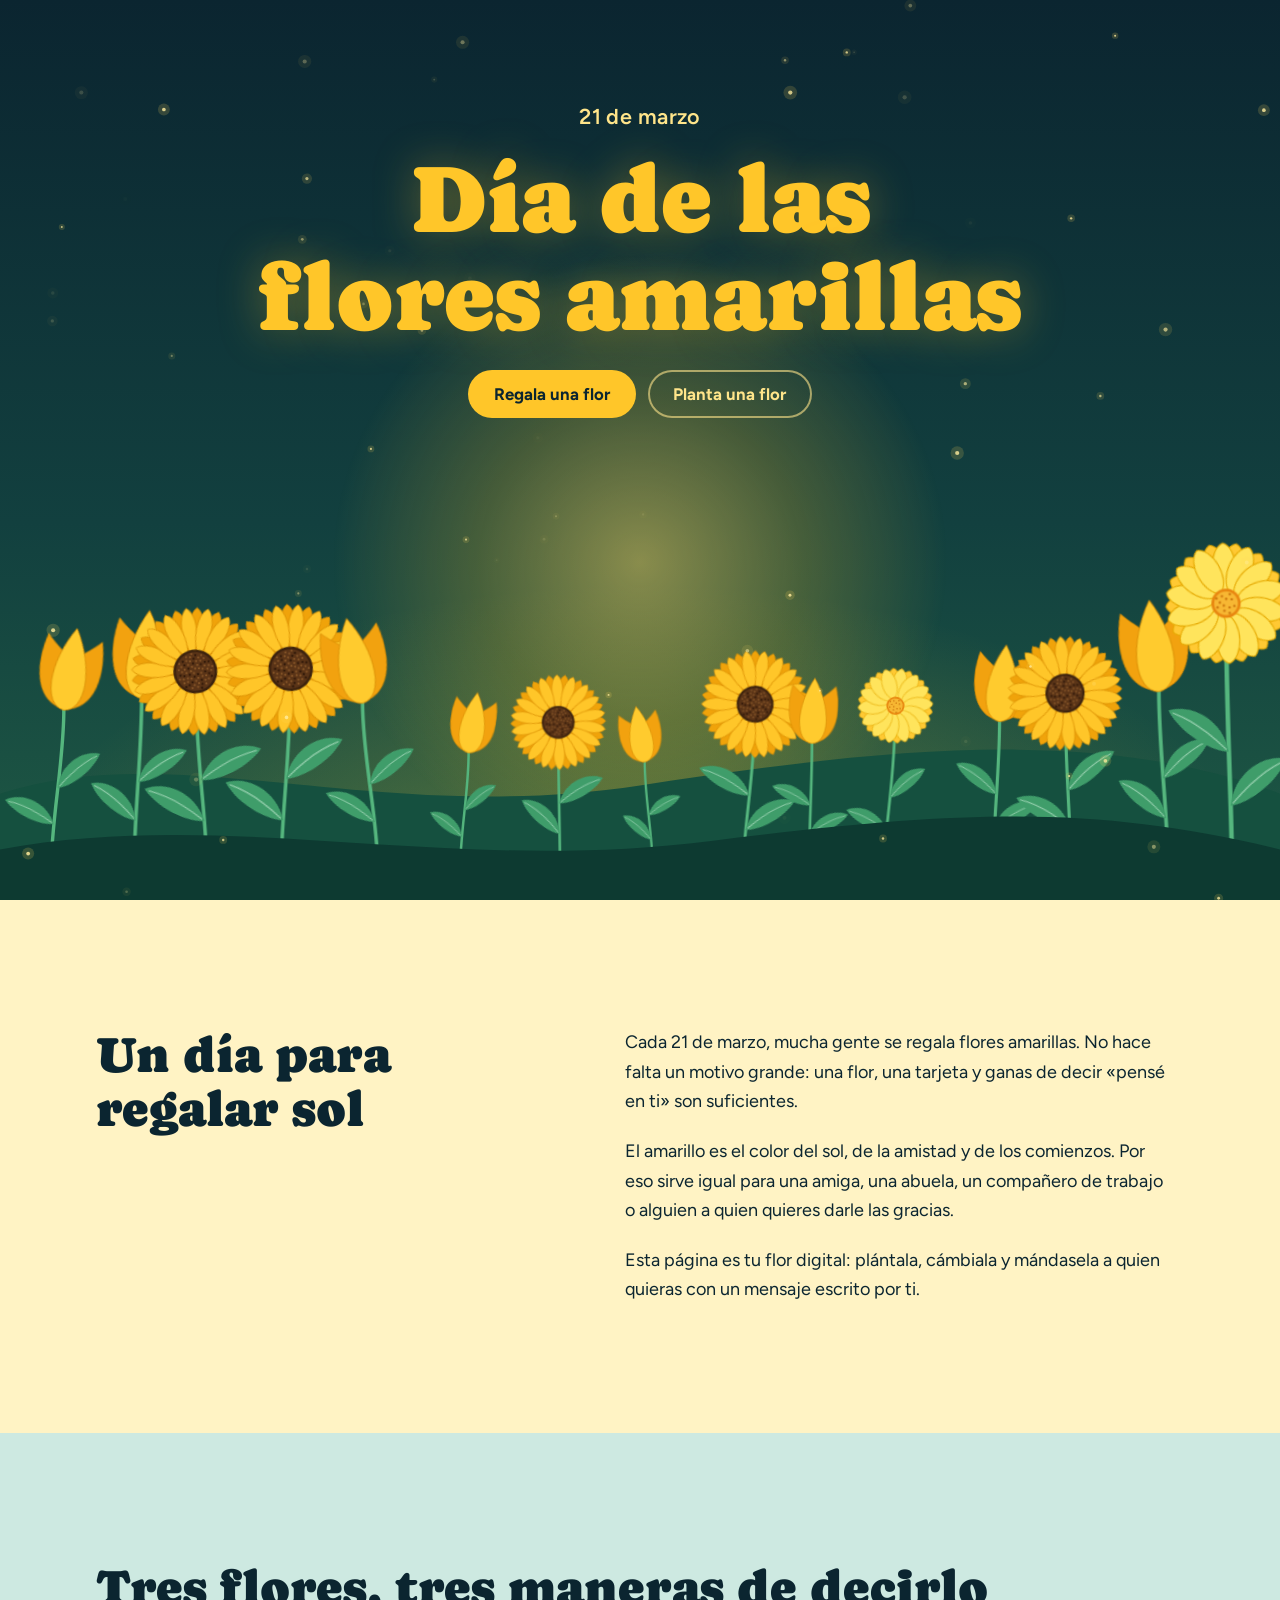
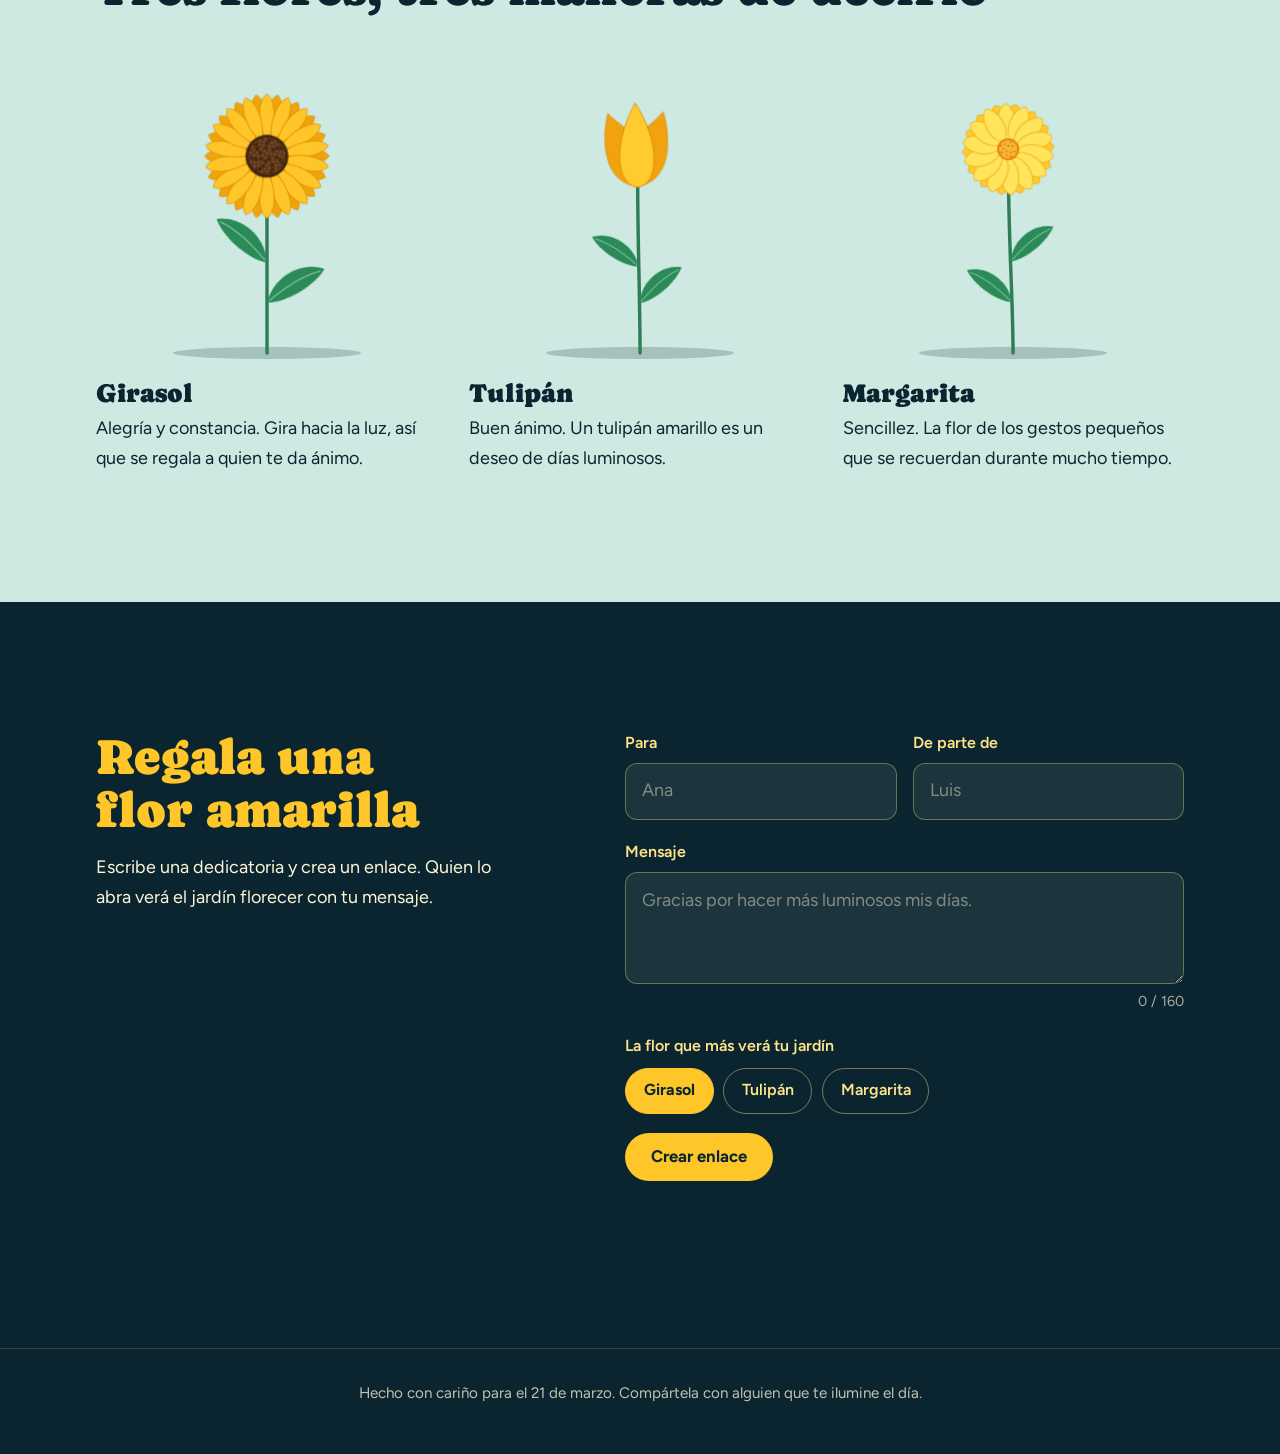
==== index.html @ d2de1cdd "primera version" ====
<!DOCTYPE html>
<html lang="es">
<head>
  <meta charset="UTF-8">
  <meta name="viewport" content="width=device-width, initial-scale=1">
  <title>Día de las flores amarillas · 21 de marzo</title>
  <meta name="description" content="Una página para regalar sol el 21 de marzo: planta flores amarillas y comparte una dedicatoria con quien quieras.">
  <meta name="theme-color" content="#0B2530">

  <meta property="og:type" content="website">
  <meta property="og:title" content="Día de las flores amarillas">
  <meta property="og:description" content="Planta flores amarillas y regala una dedicatoria en un enlace.">

  <link rel="icon" href="data:image/svg+xml,%3Csvg xmlns='http://www.w3.org/2000/svg' viewBox='0 0 100 100'%3E%3Ctext y='.9em' font-size='90'%3E🌼%3C/text%3E%3C/svg%3E">

  <!-- Tipografías: Caprasimo para títulos, Figtree para el texto -->
  <link rel="preconnect" href="https://fonts.googleapis.com">
  <link rel="preconnect" href="https://fonts.gstatic.com" crossorigin>
  <link href="https://fonts.googleapis.com/css2?family=Caprasimo&family=Figtree:ital,wght@0,400;0,600;0,700;1,400&display=swap" rel="stylesheet">

  <link rel="stylesheet" href="style.css">
  <script src="script.js" defer></script>
</head>
<body>

  <!-- ============ PORTADA: el jardín ============ -->
  <header class="hero" id="inicio">
    <div class="sol" aria-hidden="true"></div>

    <svg class="colinas colinas--fondo" viewBox="0 0 1440 220" preserveAspectRatio="none" aria-hidden="true">
      <path d="M0 90 C 200 20, 420 130, 720 80 S 1240 10, 1440 90 V220 H0Z"/>
    </svg>

    <!-- Aquí el JavaScript siembra las flores -->
    <div class="jardin" id="jardin" aria-hidden="true"></div>

    <svg class="colinas colinas--frente" viewBox="0 0 1440 160" preserveAspectRatio="none" aria-hidden="true">
      <path d="M0 100 C 260 50, 500 130, 800 90 S 1240 50, 1440 100 V160 H0Z"/>
    </svg>

    <!-- Polen y pétalos flotando -->
    <canvas class="polen" id="polen" aria-hidden="true"></canvas>

    <div class="hero__texto">
      <p class="hero__fecha">21 de marzo</p>
      <h1><span class="linea">Día de las</span> <span class="linea">flores amarillas</span></h1>

      <!-- Se muestra solo si el enlace trae una dedicatoria -->
      <div class="dedicatoria" id="dedicatoria" hidden>
        <p class="ded__para" id="ded-para"></p>
        <p class="ded__msg" id="ded-msg"></p>
        <p class="ded__de" id="ded-de"></p>
      </div>

      <div class="hero__acciones">
        <a class="boton" href="#regalo">Regala una flor</a>
        <button class="boton boton--suave" type="button" id="plantar">Planta una flor</button>
      </div>
    </div>
  </header>

  <main>
    <!-- ============ POR QUÉ AMARILLO ============ -->
    <section class="seccion porque" id="porque" aria-labelledby="t-porque">
      <div class="contenedor">
        <h2 id="t-porque">Un día para regalar sol</h2>
        <div class="porque__texto">
          <p>Cada 21 de marzo, mucha gente se regala flores amarillas. No hace falta un motivo grande: una flor, una tarjeta y ganas de decir «pensé en ti» son suficientes.</p>
          <p>El amarillo es el color del sol, de la amistad y de los comienzos. Por eso sirve igual para una amiga, una abuela, un compañero de trabajo o alguien a quien quieres darle las gracias.</p>
          <p>Esta página es tu flor digital: plántala, cámbiala y mándasela a quien quieras con un mensaje escrito por ti.</p>
        </div>
      </div>
    </section>

    <!-- ============ TRES FLORES ============ -->
    <section class="seccion flores" id="flores" aria-labelledby="t-flores">
      <div class="contenedor">
        <h2 id="t-flores">Tres flores, tres maneras de decirlo</h2>

        <ul class="flores__lista">
          <li class="flores__item">
            <button class="vitrina" type="button" data-vitrina="girasol" aria-label="Ver florecer el girasol otra vez"></button>
            <h3>Girasol</h3>
            <p>Alegría y constancia. Gira hacia la luz, así que se regala a quien te da ánimo.</p>
          </li>
          <li class="flores__item">
            <button class="vitrina" type="button" data-vitrina="tulipan" aria-label="Ver florecer el tulipán otra vez"></button>
            <h3>Tulipán</h3>
            <p>Buen ánimo. Un tulipán amarillo es un deseo de días luminosos.</p>
          </li>
          <li class="flores__item">
            <button class="vitrina" type="button" data-vitrina="margarita" aria-label="Ver florecer la margarita otra vez"></button>
            <h3>Margarita</h3>
            <p>Sencillez. La flor de los gestos pequeños que se recuerdan durante mucho tiempo.</p>
          </li>
        </ul>
      </div>
    </section>

    <!-- ============ REGALA UNA FLOR ============ -->
    <section class="seccion regalo" id="regalo" aria-labelledby="t-regalo">
      <div class="contenedor">
        <div class="regalo__intro">
          <h2 id="t-regalo">Regala una flor amarilla</h2>
          <p>Escribe una dedicatoria y crea un enlace. Quien lo abra verá el jardín florecer con tu mensaje.</p>
        </div>

        <div class="regalo__panel">
          <form class="formulario" id="form-regalo" novalidate>
            <div class="fila">
              <div class="campo">
                <label for="para">Para</label>
                <input id="para" name="para" type="text" maxlength="40" autocomplete="off" placeholder="Ana">
              </div>
              <div class="campo">
                <label for="de">De parte de</label>
                <input id="de" name="de" type="text" maxlength="40" autocomplete="off" placeholder="Luis">
              </div>
            </div>

            <div class="campo">
              <label for="msg">Mensaje</label>
              <textarea id="msg" name="msg" maxlength="160" placeholder="Gracias por hacer más luminosos mis días."></textarea>
              <span class="contador" id="contador">0 / 160</span>
            </div>

            <fieldset class="campo">
              <legend>La flor que más verá tu jardín</legend>
              <div class="opciones">
                <label class="opcion"><input type="radio" name="flor" value="girasol" checked><span>Girasol</span></label>
                <label class="opcion"><input type="radio" name="flor" value="tulipan"><span>Tulipán</span></label>
                <label class="opcion"><input type="radio" name="flor" value="margarita"><span>Margarita</span></label>
              </div>
            </fieldset>

            <button class="boton" type="submit">Crear enlace</button>
          </form>

          <p class="estado" id="estado" role="status"></p>

          <div class="resultado" id="resultado" hidden>
            <label for="enlace">Tu enlace</label>
            <input id="enlace" type="text" readonly>
            <div class="acciones">
              <button class="boton" type="button" id="copiar">Copiar enlace</button>
              <button class="boton boton--suave" type="button" id="compartir" hidden>Compartir</button>
              <button class="boton boton--suave" type="button" id="ver">Ver mi regalo</button>
            </div>
          </div>
        </div>
      </div>
    </section>
  </main>

  <footer class="pie">
    <p>Hecho con cariño para el 21 de marzo. Compártela con alguien que te ilumine el día.</p>
  </footer>

</body>
</html>
---- style.css ----
/* =====================================================
   Día de las flores amarillas
   Paleta:
   - noche     #0B2530  cielo antes del amanecer / texto
   - bosque    #12403F  fondo del jardín
   - girasol   #FFC629  amarillo principal
   - mantequilla #FFE58A amarillo suave
   - sol       #FFF3C4  fondo claro
   - menta     #CDE9E1  fondo fresco para contrastar el amarillo
   ===================================================== */

:root {
  --noche: #0B2530;
  --bosque: #12403F;
  --musgo: #1F5A44;
  --colina-fondo: #15503F;
  --colina-frente: #0D3A31;
  --hoja: #55B67E;
  --girasol: #FFC629;
  --mantequilla: #FFE58A;
  --sol: #FFF3C4;
  --menta: #CDE9E1;
  --texto-claro: #FFF6D8;

  --fuente-titulo: 'Caprasimo', Georgia, 'Times New Roman', serif;
  --fuente-texto: 'Figtree', system-ui, -apple-system, 'Segoe UI', Roboto, sans-serif;
}

*,
*::before,
*::after { box-sizing: border-box; }

[hidden] { display: none !important; }

@media (prefers-reduced-motion: no-preference) {
  html { scroll-behavior: smooth; }
}

body {
  margin: 0;
  font-family: var(--fuente-texto);
  font-size: 1.125rem;
  line-height: 1.65;
  color: var(--noche);
  background: var(--sol);
  -webkit-font-smoothing: antialiased;
}

h1, h2, h3 {
  font-family: var(--fuente-titulo);
  font-weight: 400;
  text-wrap: balance;
}

h2 {
  margin: 0;
  font-size: clamp(1.9rem, 4.6vw, 3.1rem);
  line-height: 1.08;
}

h3 {
  margin: 1.25rem 0 .4rem;
  font-size: 1.6rem;
  line-height: 1.15;
}

/* ---------- Botones ---------- */
.boton {
  display: inline-flex;
  align-items: center;
  justify-content: center;
  min-height: 3rem;
  padding: .7rem 1.6rem;
  border: 0;
  border-radius: 999px;
  background: var(--girasol);
  color: var(--noche);
  font: 700 1.05rem/1 var(--fuente-texto);
  text-decoration: none;
  cursor: pointer;
  transition: transform .18s ease, background-color .18s ease;
}
.boton:hover { background: var(--mantequilla); transform: translateY(-2px); }
.boton:active { transform: translateY(0); }
.boton:focus-visible { outline: 3px solid var(--mantequilla); outline-offset: 3px; }

.boton--suave {
  background: transparent;
  color: var(--mantequilla);
  box-shadow: inset 0 0 0 2px rgba(255, 229, 138, .6);
}
.boton--suave:hover { background: rgba(255, 229, 138, .14); }

/* =====================================================
   PORTADA
   ===================================================== */
.hero {
  --alto: max(100svh, 700px);
  position: relative;
  isolation: isolate;
  overflow: hidden;
  min-height: var(--alto);
  display: grid;
  justify-items: center;
  align-content: start;
  padding: clamp(3rem, 11svh, 7rem) 1.25rem 0;
  text-align: center;
  color: var(--texto-claro);
  background:
    radial-gradient(70% 50% at 50% 100%, rgba(255, 198, 41, .30), transparent 70%),
    linear-gradient(180deg, var(--noche) 0%, var(--bosque) 58%, var(--musgo) 100%);
  cursor: pointer;
}

/* Brillo del amanecer */
.sol {
  position: absolute;
  z-index: 0;
  left: 50%;
  bottom: 2%;
  width: min(80vmin, 640px);
  aspect-ratio: 1;
  translate: -50% 0;
  border-radius: 50%;
  background: radial-gradient(circle,
    rgba(255, 214, 90, .50) 0,
    rgba(255, 198, 41, .22) 36%,
    transparent 68%);
  animation: amanecer 3.4s cubic-bezier(.2, .7, .2, 1) both;
}

@keyframes amanecer {
  from { transform: translateY(65%); opacity: 0; }
}

/* Colinas */
.colinas {
  position: absolute;
  left: 0;
  right: 0;
  bottom: 0;
  width: 100%;
  display: block;
  pointer-events: none;
}
.colinas--fondo  { z-index: 1; height: clamp(120px, 20svh, 220px); }
.colinas--fondo path { fill: var(--colina-fondo); }
.colinas--frente { z-index: 3; height: clamp(90px, 15svh, 170px); }
.colinas--frente path { fill: var(--colina-frente); }

/* Jardín y canvas */
.jardin {
  position: absolute;
  inset: 0;
  z-index: 2;
  pointer-events: none;
}
.polen {
  position: absolute;
  inset: 0;
  z-index: 4;
  width: 100%;
  height: 100%;
  pointer-events: none;
}

/* Texto de la portada */
.hero__texto {
  position: relative;
  z-index: 5;
  display: grid;
  justify-items: center;
  gap: 1rem;
  max-width: 60rem;
  animation: encender 1.8s ease-out .7s both;
}

@keyframes encender {
  from { opacity: 0; filter: blur(8px); transform: translateY(10px); }
}

.hero__fecha {
  margin: 0;
  font-size: clamp(1.05rem, 2.2vw, 1.35rem);
  font-weight: 600;
  letter-spacing: .02em;
  color: var(--mantequilla);
}

.hero h1 {
  margin: 0;
  font-size: clamp(2.4rem, 8.6vw, 6rem);
  line-height: 1.02;
  color: var(--girasol);
  text-shadow: 0 0 44px rgba(255, 198, 41, .35);
}
.hero h1 .linea { display: block; }

.hero__acciones {
  display: flex;
  flex-wrap: wrap;
  justify-content: center;
  gap: .75rem;
  margin-top: .5rem;
}

/* Dedicatoria (aparece cuando el enlace trae mensaje) */
.dedicatoria {
  display: grid;
  gap: .35rem;
  max-width: 36rem;
  margin-top: .5rem;
  padding: 1rem 1.4rem;
  border-radius: 1rem;
  background: rgba(255, 246, 216, .09);
  backdrop-filter: blur(4px);
  cursor: default;
}
.dedicatoria p { margin: 0; }
.dedicatoria p:empty { display: none; }
.ded__para { font-size: 1.2rem; font-weight: 700; color: var(--mantequilla); }
.ded__msg  { font-size: 1.2rem; font-style: italic; line-height: 1.5; text-wrap: pretty; }
.ded__msg:not(:empty)::before { content: '«'; }
.ded__msg:not(:empty)::after  { content: '»'; }
.ded__de   { font-size: 1rem; color: rgba(255, 246, 216, .8); }

/* =====================================================
   FLORES (generadas por script.js)
   El estado base es la flor ya abierta; las animaciones
   solo parten "desde" cero, así que si el usuario pide
   menos movimiento, la flor simplemente aparece completa.
   ===================================================== */
.flor {
  display: block;
  height: calc(var(--e, 1) * var(--alto, 100svh) * .44);
  aspect-ratio: 200 / 420;
}

.jardin .flor {
  position: absolute;
  bottom: 3svh;
  transform: translateX(-50%);
}

.flor svg {
  display: block;
  width: 100%;
  height: 100%;
  overflow: visible;
  transform-origin: 50% 100%;
  animation: mecer var(--t, 5s) ease-in-out var(--m, 0s) infinite alternate;
}

@keyframes mecer {
  from { transform: rotate(-1.6deg); }
  to   { transform: rotate(1.6deg); }
}

/* Colores por tipo de flor */
.flor--girasol   { --p1: #FFC629; --p2: #F0A30A; --borde: #D98E00; }
.flor--margarita { --p1: #FFE45C; --p2: #FFC933; --borde: #E5A800; }
.flor--tulipan   { --p1: #FFCB2E; --p2: #F2A20F; --borde: #D68A00; }

.tallo {
  fill: none;
  stroke: var(--c-tallo, #55B67E);
  stroke-width: 5;
  stroke-linecap: round;
  stroke-dasharray: 1;
  stroke-dashoffset: 0;
}
.hoja  { fill: var(--c-hoja, #3F9D6A); transform-origin: 0 0; }
.vena  { fill: none; stroke: rgba(230, 255, 238, .45); stroke-width: 1.5; stroke-linecap: round; transform-origin: 0 0; }

.petalo { transform-origin: 0 0; stroke: var(--borde); stroke-width: 1.2; stroke-linejoin: round; }
.petalo--frente { fill: var(--p1); }
.petalo--atras  { fill: var(--p2); }

.cabeza { transform-origin: 0 0; }
.cabeza--tulipan { transform-origin: 0 34px; }
.cabeza--tulipan .petalo { transform-origin: 0 34px; }
.centro { transform-origin: 0 0; }

/* Animaciones de nacimiento */
.flor.brota .tallo {
  animation: crecer 1.7s cubic-bezier(.3, .7, .2, 1) var(--d, 0s) both;
}
.flor.brota .hoja,
.flor.brota .vena {
  animation: abrir .9s cubic-bezier(.2, 1.2, .4, 1)
    calc(var(--d, 0s) + .6s + var(--k, 0) * .35s) both;
}
.flor.brota .cabeza {
  animation: brotar 1.1s cubic-bezier(.2, 1.35, .4, 1) calc(var(--d, 0s) + 1.25s) both;
}
.flor.brota .petalo {
  animation: abrir 1s cubic-bezier(.2, 1.3, .4, 1)
    calc(var(--d, 0s) + 1.35s + var(--r, 0s)) both;
}
.flor.brota .centro {
  animation: abrir .8s cubic-bezier(.2, 1.3, .4, 1) calc(var(--d, 0s) + 1.3s) both;
}

@keyframes crecer { from { stroke-dashoffset: 1; } }
@keyframes abrir  { from { transform: scale(0); } }
@keyframes brotar { from { transform: scale(.2) rotate(-30deg); opacity: 0; } }

.flor.oculta { visibility: hidden; }

/* =====================================================
   SECCIONES CLARAS
   ===================================================== */
.seccion { padding: clamp(4rem, 10vw, 8rem) 1.25rem; }

.contenedor {
  width: min(100%, 68rem);
  margin-inline: auto;
}

/* --- Por qué amarillo --- */
.porque { background: var(--sol); }
.porque .contenedor {
  display: grid;
  gap: 2rem 4rem;
  grid-template-columns: minmax(0, 1fr);
}
.porque p { max-width: 34rem; margin: 0 0 1.1em; }
.porque p:last-child { margin-bottom: 0; }

@media (min-width: 52rem) {
  .porque .contenedor {
    grid-template-columns: minmax(0, 5fr) minmax(0, 6fr);
    align-items: start;
  }
}

/* --- Tres flores --- */
.flores {
  --c-tallo: #2E7D57;
  --c-hoja: #2A8A58;
  background: var(--menta);
}

.flores__lista {
  list-style: none;
  margin: 3rem 0 0;
  padding: 0;
  display: grid;
  gap: 3.5rem 2rem;
  grid-template-columns: repeat(auto-fit, minmax(15rem, 1fr));
}
.flores__item p { margin: 0; max-width: 26rem; }

.vitrina {
  display: block;
  width: 100%;
  padding: 0;
  border: 0;
  background: none;
  cursor: pointer;
  border-radius: 1rem;
}
.vitrina .flor {
  --e: 1;
  height: 290px;
  margin-inline: auto;
}
.vitrina::after {           /* montículo de tierra */
  content: '';
  display: block;
  width: 55%;
  height: 12px;
  margin: -6px auto 0;
  border-radius: 50%;
  background: rgba(11, 37, 48, .2);
}
.vitrina:focus-visible { outline: 3px solid var(--noche); outline-offset: 4px; }

/* --- Regala una flor --- */
.regalo {
  background: var(--noche);
  color: var(--texto-claro);
}
.regalo h2 { color: var(--girasol); }
.regalo .contenedor {
  display: grid;
  gap: 2.5rem 4rem;
  grid-template-columns: minmax(0, 1fr);
}
.regalo__intro p { max-width: 26rem; margin: 1rem 0 0; }

@media (min-width: 52rem) {
  .regalo .contenedor {
    grid-template-columns: minmax(0, 5fr) minmax(0, 6fr);
    align-items: start;
  }
}

.formulario { display: grid; gap: 1.2rem; }

.fila {
  display: grid;
  gap: 1rem;
  grid-template-columns: repeat(auto-fit, minmax(10rem, 1fr));
}

.campo {
  display: grid;
  gap: .4rem;
  min-width: 0;
  margin: 0;
  padding: 0;
  border: 0;
}
.campo label,
.campo legend {
  padding: 0;
  font-size: 1rem;
  font-weight: 600;
  color: var(--mantequilla);
}
.campo legend { margin-bottom: .5rem; }

.campo input[type='text'],
.campo textarea {
  width: 100%;
  padding: .8rem 1rem;
  font: inherit;
  color: var(--texto-claro);
  background: rgba(255, 246, 216, .07);
  border: 1.5px solid rgba(255, 229, 138, .35);
  border-radius: .75rem;
}
.campo textarea { min-height: 7rem; resize: vertical; }
.campo input::placeholder,
.campo textarea::placeholder { color: rgba(255, 246, 216, .45); }
.campo input:focus-visible,
.campo textarea:focus-visible {
  outline: 3px solid var(--girasol);
  outline-offset: 2px;
  border-color: transparent;
}
.contador {
  justify-self: end;
  font-size: .9rem;
  color: rgba(255, 246, 216, .65);
}

.opciones { display: flex; flex-wrap: wrap; gap: .6rem; }
.opcion { position: relative; }
.opcion input {
  position: absolute;
  inset: 0;
  opacity: 0;
  cursor: pointer;
}
.opcion span {
  display: inline-flex;
  padding: .55rem 1.1rem;
  border: 1.5px solid rgba(255, 229, 138, .45);
  border-radius: 999px;
  transition: background-color .18s ease, color .18s ease;
}
.opcion input:checked + span {
  background: var(--girasol);
  border-color: var(--girasol);
  color: var(--noche);
  font-weight: 700;
}
.opcion input:focus-visible + span { outline: 3px solid var(--mantequilla); outline-offset: 2px; }

.formulario .boton { justify-self: start; }

.estado {
  min-height: 1.5em;
  margin: 1rem 0 0;
  font-size: .98rem;
  color: var(--mantequilla);
}

.resultado {
  display: grid;
  gap: .7rem;
  margin-top: .5rem;
  padding: 1.25rem;
  border: 1.5px solid rgba(255, 229, 138, .3);
  border-radius: 1rem;
  background: rgba(255, 229, 138, .07);
}
.resultado label { font-weight: 600; color: var(--mantequilla); }
.resultado input {
  width: 100%;
  padding: .7rem .9rem;
  font: inherit;
  font-size: .95rem;
  color: inherit;
  text-overflow: ellipsis;
  background: rgba(0, 0, 0, .25);
  border: 1px solid rgba(255, 229, 138, .3);
  border-radius: .6rem;
}
.resultado input:focus-visible { outline: 3px solid var(--girasol); outline-offset: 2px; }
.acciones { display: flex; flex-wrap: wrap; gap: .6rem; margin-top: .3rem; }

/* --- Pie --- */
.pie {
  padding: 2rem 1.25rem 3rem;
  text-align: center;
  font-size: .95rem;
  color: rgba(255, 246, 216, .75);
  background: var(--noche);
  border-top: 1px solid rgba(255, 229, 138, .15);
}
.pie p { margin: 0; }

/* =====================================================
   Menos movimiento: todo aparece ya terminado
   ===================================================== */
@media (prefers-reduced-motion: reduce) {
  *,
  *::before,
  *::after {
    animation: none !important;
    transition: none !important;
  }
}
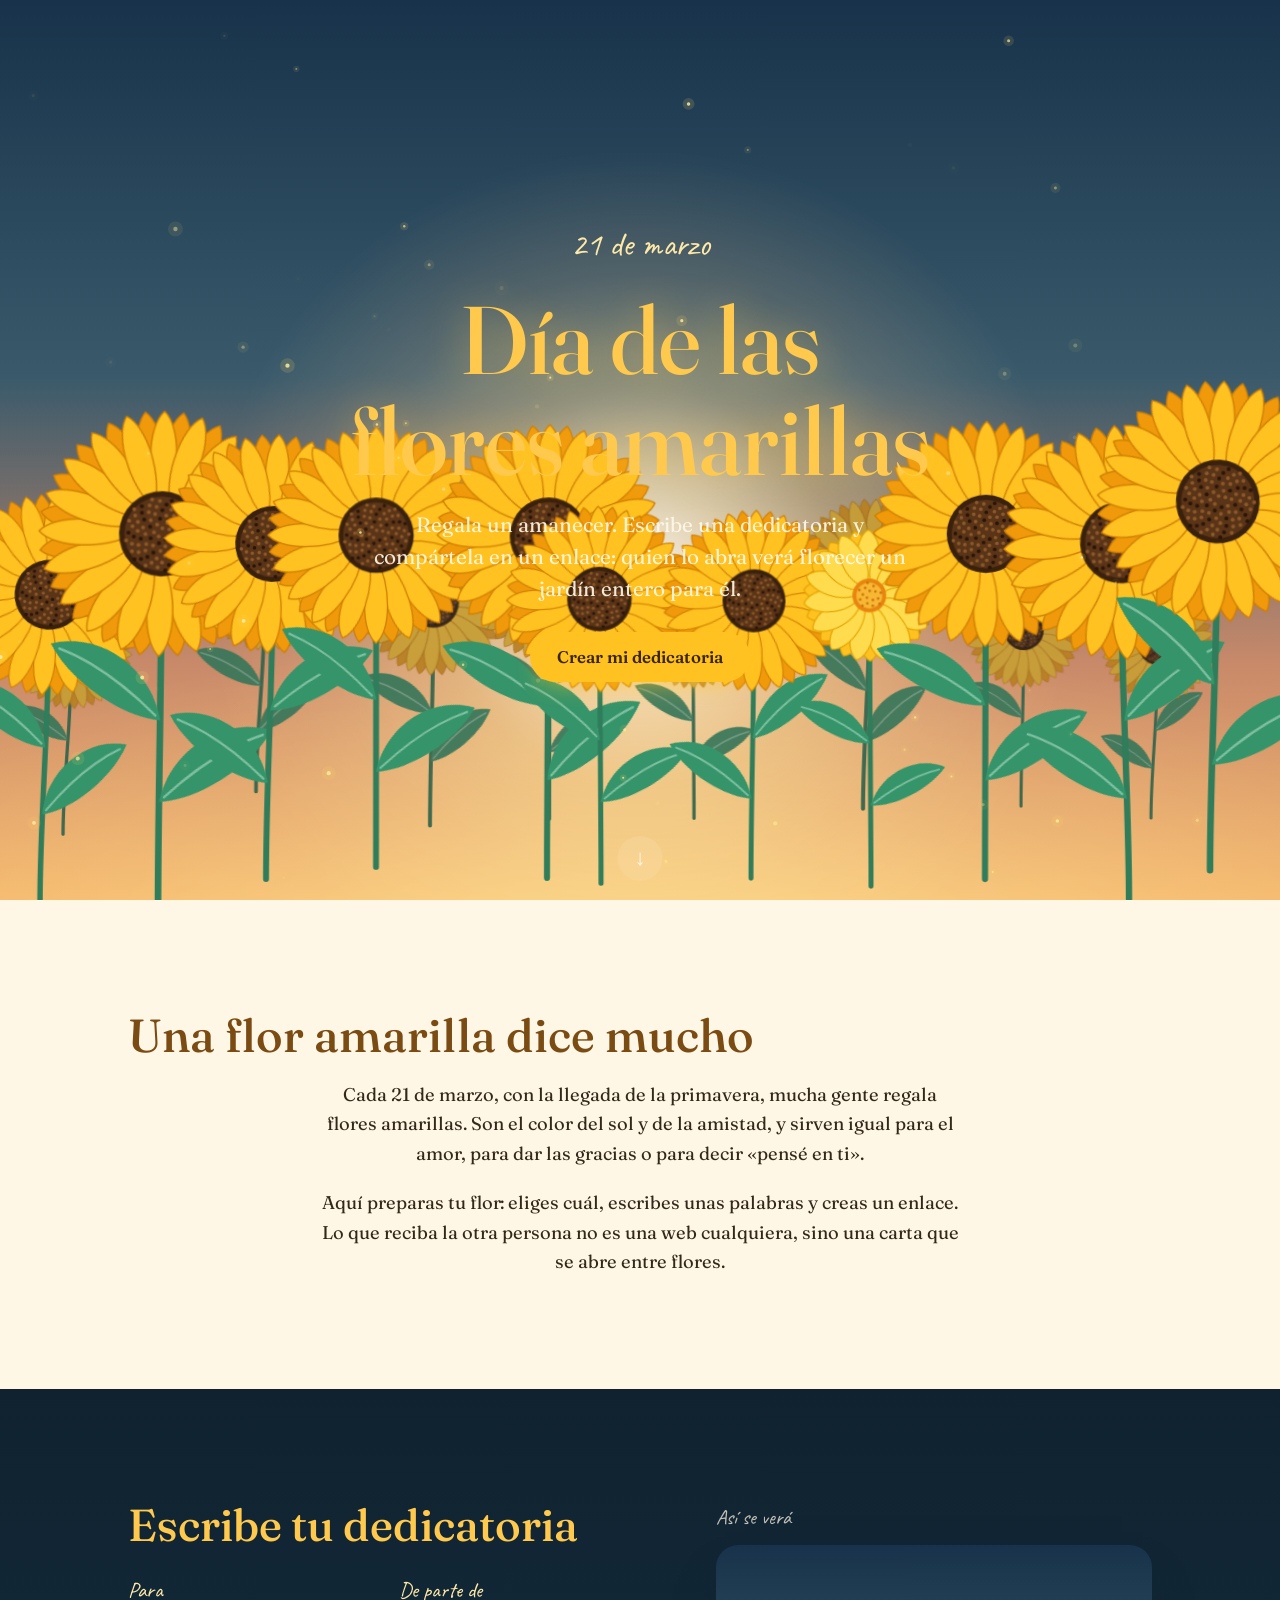
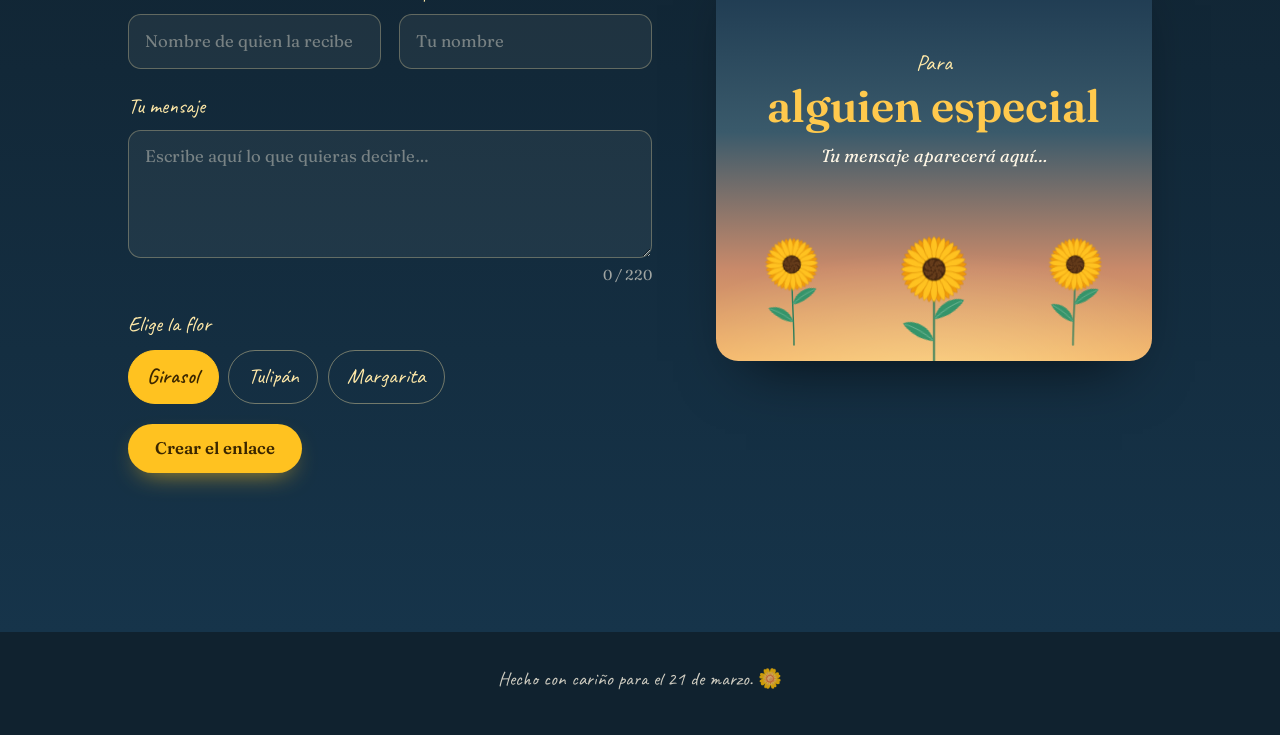
==== commit d3b1a773: "nueva version con dedicatoria" ====
--- a/index.html
+++ b/index.html
@@ -2,149 +2,111 @@
 <html lang="es">
 <head>
   <meta charset="UTF-8">
-  <meta name="viewport" content="width=device-width, initial-scale=1">
+  <meta name="viewport" content="width=device-width, initial-scale=1, viewport-fit=cover">
   <title>Día de las flores amarillas · 21 de marzo</title>
-  <meta name="description" content="Una página para regalar sol el 21 de marzo: planta flores amarillas y comparte una dedicatoria con quien quieras.">
-  <meta name="theme-color" content="#0B2530">
+  <meta name="description" content="Crea una dedicatoria de flores amarillas y regálala con un enlace el 21 de marzo.">
+  <meta name="theme-color" content="#12283C">
+  <link rel="icon" href="data:image/svg+xml,%3Csvg xmlns='http://www.w3.org/2000/svg' viewBox='0 0 100 100'%3E%3Ctext y='.9em' font-size='90'%3E🌼%3C/text%3E%3C/svg%3E">
 
   <meta property="og:type" content="website">
   <meta property="og:title" content="Día de las flores amarillas">
-  <meta property="og:description" content="Planta flores amarillas y regala una dedicatoria en un enlace.">
+  <meta property="og:description" content="Crea una dedicatoria de flores amarillas y regálala con un enlace.">
 
-  <link rel="icon" href="data:image/svg+xml,%3Csvg xmlns='http://www.w3.org/2000/svg' viewBox='0 0 100 100'%3E%3Ctext y='.9em' font-size='90'%3E🌼%3C/text%3E%3C/svg%3E">
-
-  <!-- Tipografías: Caprasimo para títulos, Figtree para el texto -->
   <link rel="preconnect" href="https://fonts.googleapis.com">
   <link rel="preconnect" href="https://fonts.gstatic.com" crossorigin>
-  <link href="https://fonts.googleapis.com/css2?family=Caprasimo&family=Figtree:ital,wght@0,400;0,600;0,700;1,400&display=swap" rel="stylesheet">
+  <link href="https://fonts.googleapis.com/css2?family=Caveat:wght@500;600;700&family=Fraunces:ital,opsz,wght@0,9..144,400..700;1,9..144,400..600&display=swap" rel="stylesheet">
 
   <link rel="stylesheet" href="style.css">
-  <script src="script.js" defer></script>
+  <script src="flores.js" defer></script>
+  <script src="index.js" defer></script>
 </head>
-<body>
+<body class="pagina-inicio">
 
-  <!-- ============ PORTADA: el jardín ============ -->
-  <header class="hero" id="inicio">
+  <!-- ===== Portada ===== -->
+  <header class="escena escena--inicio">
+    <div class="cielo cielo--calido" aria-hidden="true"></div>
+    <div class="resplandor" aria-hidden="true"></div>
     <div class="sol" aria-hidden="true"></div>
-
-    <svg class="colinas colinas--fondo" viewBox="0 0 1440 220" preserveAspectRatio="none" aria-hidden="true">
-      <path d="M0 90 C 200 20, 420 130, 720 80 S 1240 10, 1440 90 V220 H0Z"/>
-    </svg>
-
-    <!-- Aquí el JavaScript siembra las flores -->
-    <div class="jardin" id="jardin" aria-hidden="true"></div>
-
-    <svg class="colinas colinas--frente" viewBox="0 0 1440 160" preserveAspectRatio="none" aria-hidden="true">
-      <path d="M0 100 C 260 50, 500 130, 800 90 S 1240 50, 1440 100 V160 H0Z"/>
-    </svg>
-
-    <!-- Polen y pétalos flotando -->
+    <div class="prado" id="prado-inicio" aria-hidden="true"></div>
     <canvas class="polen" id="polen" aria-hidden="true"></canvas>
 
-    <div class="hero__texto">
-      <p class="hero__fecha">21 de marzo</p>
-      <h1><span class="linea">Día de las</span> <span class="linea">flores amarillas</span></h1>
-
-      <!-- Se muestra solo si el enlace trae una dedicatoria -->
-      <div class="dedicatoria" id="dedicatoria" hidden>
-        <p class="ded__para" id="ded-para"></p>
-        <p class="ded__msg" id="ded-msg"></p>
-        <p class="ded__de" id="ded-de"></p>
-      </div>
-
-      <div class="hero__acciones">
-        <a class="boton" href="#regalo">Regala una flor</a>
-        <button class="boton boton--suave" type="button" id="plantar">Planta una flor</button>
-      </div>
+    <div class="portada">
+      <p class="portada__fecha">21 de marzo</p>
+      <h1 class="portada__titulo">Día de las<br>flores amarillas</h1>
+      <p class="portada__bajada">Regala un amanecer. Escribe una dedicatoria y compártela en un enlace: quien lo abra verá florecer un jardín entero para él.</p>
+      <a class="boton" href="#componer">Crear mi dedicatoria</a>
     </div>
+    <a class="bajar" href="#componer" aria-label="Ir a crear la dedicatoria">↓</a>
   </header>
 
   <main>
-    <!-- ============ POR QUÉ AMARILLO ============ -->
-    <section class="seccion porque" id="porque" aria-labelledby="t-porque">
-      <div class="contenedor">
-        <h2 id="t-porque">Un día para regalar sol</h2>
-        <div class="porque__texto">
-          <p>Cada 21 de marzo, mucha gente se regala flores amarillas. No hace falta un motivo grande: una flor, una tarjeta y ganas de decir «pensé en ti» son suficientes.</p>
-          <p>El amarillo es el color del sol, de la amistad y de los comienzos. Por eso sirve igual para una amiga, una abuela, un compañero de trabajo o alguien a quien quieres darle las gracias.</p>
-          <p>Esta página es tu flor digital: plántala, cámbiala y mándasela a quien quieras con un mensaje escrito por ti.</p>
-        </div>
+    <!-- ===== Qué es este día ===== -->
+    <section class="intro" id="intro" aria-labelledby="t-intro">
+      <div class="ancho">
+        <h2 id="t-intro">Una flor amarilla dice mucho</h2>
+        <p>Cada 21 de marzo, con la llegada de la primavera, mucha gente regala flores amarillas. Son el color del sol y de la amistad, y sirven igual para el amor, para dar las gracias o para decir «pensé en ti».</p>
+        <p>Aquí preparas tu flor: eliges cuál, escribes unas palabras y creas un enlace. Lo que reciba la otra persona no es una web cualquiera, sino una carta que se abre entre flores.</p>
       </div>
     </section>
 
-    <!-- ============ TRES FLORES ============ -->
-    <section class="seccion flores" id="flores" aria-labelledby="t-flores">
-      <div class="contenedor">
-        <h2 id="t-flores">Tres flores, tres maneras de decirlo</h2>
+    <!-- ===== Componer ===== -->
+    <section class="componer" id="componer" aria-labelledby="t-componer">
+      <div class="ancho componer__reja">
+        <div class="componer__form">
+          <h2 id="t-componer">Escribe tu dedicatoria</h2>
 
-        <ul class="flores__lista">
-          <li class="flores__item">
-            <button class="vitrina" type="button" data-vitrina="girasol" aria-label="Ver florecer el girasol otra vez"></button>
-            <h3>Girasol</h3>
-            <p>Alegría y constancia. Gira hacia la luz, así que se regala a quien te da ánimo.</p>
-          </li>
-          <li class="flores__item">
-            <button class="vitrina" type="button" data-vitrina="tulipan" aria-label="Ver florecer el tulipán otra vez"></button>
-            <h3>Tulipán</h3>
-            <p>Buen ánimo. Un tulipán amarillo es un deseo de días luminosos.</p>
-          </li>
-          <li class="flores__item">
-            <button class="vitrina" type="button" data-vitrina="margarita" aria-label="Ver florecer la margarita otra vez"></button>
-            <h3>Margarita</h3>
-            <p>Sencillez. La flor de los gestos pequeños que se recuerdan durante mucho tiempo.</p>
-          </li>
-        </ul>
-      </div>
-    </section>
-
-    <!-- ============ REGALA UNA FLOR ============ -->
-    <section class="seccion regalo" id="regalo" aria-labelledby="t-regalo">
-      <div class="contenedor">
-        <div class="regalo__intro">
-          <h2 id="t-regalo">Regala una flor amarilla</h2>
-          <p>Escribe una dedicatoria y crea un enlace. Quien lo abra verá el jardín florecer con tu mensaje.</p>
-        </div>
-
-        <div class="regalo__panel">
-          <form class="formulario" id="form-regalo" novalidate>
+          <form id="form" novalidate>
             <div class="fila">
-              <div class="campo">
+              <p class="campo">
                 <label for="para">Para</label>
-                <input id="para" name="para" type="text" maxlength="40" autocomplete="off" placeholder="Ana">
-              </div>
-              <div class="campo">
+                <input id="para" name="para" type="text" maxlength="40" autocomplete="off" placeholder="Nombre de quien la recibe">
+              </p>
+              <p class="campo">
                 <label for="de">De parte de</label>
-                <input id="de" name="de" type="text" maxlength="40" autocomplete="off" placeholder="Luis">
-              </div>
+                <input id="de" name="de" type="text" maxlength="40" autocomplete="off" placeholder="Tu nombre">
+              </p>
             </div>
 
-            <div class="campo">
-              <label for="msg">Mensaje</label>
-              <textarea id="msg" name="msg" maxlength="160" placeholder="Gracias por hacer más luminosos mis días."></textarea>
-              <span class="contador" id="contador">0 / 160</span>
-            </div>
+            <p class="campo">
+              <label for="msg">Tu mensaje</label>
+              <textarea id="msg" name="msg" maxlength="220" placeholder="Escribe aquí lo que quieras decirle…"></textarea>
+              <span class="contador" id="contador">0 / 220</span>
+            </p>
 
             <fieldset class="campo">
-              <legend>La flor que más verá tu jardín</legend>
-              <div class="opciones">
-                <label class="opcion"><input type="radio" name="flor" value="girasol" checked><span>Girasol</span></label>
-                <label class="opcion"><input type="radio" name="flor" value="tulipan"><span>Tulipán</span></label>
-                <label class="opcion"><input type="radio" name="flor" value="margarita"><span>Margarita</span></label>
+              <legend>Elige la flor</legend>
+              <div class="flores-op" id="flores-op">
+                <label class="flor-op"><input type="radio" name="flor" value="girasol" checked><span>Girasol</span></label>
+                <label class="flor-op"><input type="radio" name="flor" value="tulipan"><span>Tulipán</span></label>
+                <label class="flor-op"><input type="radio" name="flor" value="margarita"><span>Margarita</span></label>
               </div>
             </fieldset>
 
-            <button class="boton" type="submit">Crear enlace</button>
+            <button class="boton" type="submit">Crear el enlace</button>
+            <p class="estado" id="estado" role="status"></p>
           </form>
 
-          <p class="estado" id="estado" role="status"></p>
+          <div class="resultado" id="resultado" hidden>
+            <label for="enlace">Tu enlace, listo para regalar</label>
+            <input id="enlace" type="text" readonly>
+            <div class="resultado__acciones">
+              <button class="boton" type="button" id="copiar">Copiar enlace</button>
+              <a class="boton boton--suave" id="abrir-regalo" href="#" target="_blank" rel="noopener">Ver el regalo</a>
+              <button class="boton boton--suave" type="button" id="compartir" hidden>Compartir</button>
+            </div>
+          </div>
+        </div>
 
-          <div class="resultado" id="resultado" hidden>
-            <label for="enlace">Tu enlace</label>
-            <input id="enlace" type="text" readonly>
-            <div class="acciones">
-              <button class="boton" type="button" id="copiar">Copiar enlace</button>
-              <button class="boton boton--suave" type="button" id="compartir" hidden>Compartir</button>
-              <button class="boton boton--suave" type="button" id="ver">Ver mi regalo</button>
+        <!-- Vista previa en vivo -->
+        <div class="componer__vista">
+          <p class="vista__etiqueta">Así se verá</p>
+          <div class="tarjeta" id="tarjeta">
+            <div class="tarjeta__prado" id="tarjeta-prado" aria-hidden="true"></div>
+            <div class="tarjeta__texto">
+              <p class="tarjeta__para" id="pv-para">Para</p>
+              <p class="tarjeta__nombre" id="pv-nombre">alguien especial</p>
+              <p class="tarjeta__mensaje" id="pv-mensaje">Tu mensaje aparecerá aquí…</p>
+              <p class="tarjeta__de" id="pv-de" hidden></p>
             </div>
           </div>
         </div>
@@ -153,7 +115,7 @@
   </main>
 
   <footer class="pie">
-    <p>Hecho con cariño para el 21 de marzo. Compártela con alguien que te ilumine el día.</p>
+    <p>Hecho con cariño para el 21 de marzo. 🌼</p>
   </footer>
 
 </body>
--- a/style.css
+++ b/style.css
@@ -1,35 +1,32 @@
 /* =====================================================
    Día de las flores amarillas
-   Paleta:
-   - noche     #0B2530  cielo antes del amanecer / texto
-   - bosque    #12403F  fondo del jardín
-   - girasol   #FFC629  amarillo principal
-   - mantequilla #FFE58A amarillo suave
-   - sol       #FFF3C4  fondo claro
-   - menta     #CDE9E1  fondo fresco para contrastar el amarillo
-   ===================================================== */
-
+   Amanecer sobre un prado. Amarillo, oro y verde.
+   ===================================================== */
 :root {
-  --noche: #0B2530;
-  --bosque: #12403F;
-  --musgo: #1F5A44;
-  --colina-fondo: #15503F;
-  --colina-frente: #0D3A31;
-  --hoja: #55B67E;
-  --girasol: #FFC629;
-  --mantequilla: #FFE58A;
-  --sol: #FFF3C4;
-  --menta: #CDE9E1;
-  --texto-claro: #FFF6D8;
-
-  --fuente-titulo: 'Caprasimo', Georgia, 'Times New Roman', serif;
-  --fuente-texto: 'Figtree', system-ui, -apple-system, 'Segoe UI', Roboto, sans-serif;
-}
-
-*,
-*::before,
-*::after { box-sizing: border-box; }
-
+  /* cielo antes del amanecer */
+  --noche-1: #0F2233;
+  --noche-2: #1B3A4B;
+  --noche-3: #2E4A56;
+  /* amanecer cálido */
+  --alba-1: #17324A;
+  --alba-2: #3A5A6B;
+  --alba-3: #C98A6A;
+  --alba-4: #F3B267;
+  /* luz */
+  --oro: #FFC94D;
+  --girasol: #FFC220;
+  --mantequilla: #FFE9A8;
+  --crema: #FFF7E6;
+  /* follaje */
+  --hoja-oscura: #1C5A46;
+  --hoja: #35946A;
+  --tallo: #2F7D5B;
+
+  --serif: 'Fraunces', Georgia, 'Times New Roman', serif;
+  --mano: 'Caveat', 'Segoe Script', cursive;
+}
+
+*, *::before, *::after { box-sizing: border-box; }
 [hidden] { display: none !important; }
 
 @media (prefers-reduced-motion: no-preference) {
@@ -38,47 +35,35 @@
 
 body {
   margin: 0;
-  font-family: var(--fuente-texto);
-  font-size: 1.125rem;
-  line-height: 1.65;
-  color: var(--noche);
-  background: var(--sol);
+  font-family: var(--serif);
+  font-optical-sizing: auto;
+  font-size: 1.15rem;
+  line-height: 1.6;
+  color: var(--crema);
+  background: var(--noche-1);
   -webkit-font-smoothing: antialiased;
-}
-
-h1, h2, h3 {
-  font-family: var(--fuente-titulo);
-  font-weight: 400;
-  text-wrap: balance;
-}
-
-h2 {
-  margin: 0;
-  font-size: clamp(1.9rem, 4.6vw, 3.1rem);
-  line-height: 1.08;
-}
-
-h3 {
-  margin: 1.25rem 0 .4rem;
-  font-size: 1.6rem;
-  line-height: 1.15;
-}
+  text-rendering: optimizeLegibility;
+}
+
+h1, h2, h3 { font-weight: 500; line-height: 1.05; text-wrap: balance; margin: 0; }
 
 /* ---------- Botones ---------- */
 .boton {
   display: inline-flex;
   align-items: center;
   justify-content: center;
-  min-height: 3rem;
-  padding: .7rem 1.6rem;
+  gap: .5rem;
+  min-height: 3.1rem;
+  padding: .75rem 1.7rem;
   border: 0;
   border-radius: 999px;
   background: var(--girasol);
-  color: var(--noche);
-  font: 700 1.05rem/1 var(--fuente-texto);
+  color: #3A2600;
+  font: 600 1.05rem/1 var(--serif);
   text-decoration: none;
   cursor: pointer;
-  transition: transform .18s ease, background-color .18s ease;
+  transition: transform .18s ease, background-color .18s ease, box-shadow .18s ease;
+  box-shadow: 0 10px 26px -12px rgba(255, 194, 32, .8);
 }
 .boton:hover { background: var(--mantequilla); transform: translateY(-2px); }
 .boton:active { transform: translateY(0); }
@@ -87,440 +72,393 @@
 .boton--suave {
   background: transparent;
   color: var(--mantequilla);
-  box-shadow: inset 0 0 0 2px rgba(255, 229, 138, .6);
-}
-.boton--suave:hover { background: rgba(255, 229, 138, .14); }
-
-/* =====================================================
-   PORTADA
-   ===================================================== */
-.hero {
-  --alto: max(100svh, 700px);
+  box-shadow: inset 0 0 0 1.5px rgba(255, 233, 168, .55);
+}
+.boton--suave:hover { background: rgba(255, 233, 168, .14); }
+
+/* =====================================================
+   ESCENA (cielo + amanecer) — común a las dos páginas
+   ===================================================== */
+.escena {
   position: relative;
   isolation: isolate;
   overflow: hidden;
-  min-height: var(--alto);
+  min-height: 100svh;
   display: grid;
-  justify-items: center;
-  align-content: start;
-  padding: clamp(3rem, 11svh, 7rem) 1.25rem 0;
+  place-items: center;
+  padding:
+    calc(env(safe-area-inset-top, 0px) + 2rem) 1.25rem
+    calc(env(safe-area-inset-bottom, 0px) + 2rem);
   text-align: center;
-  color: var(--texto-claro);
-  background:
-    radial-gradient(70% 50% at 50% 100%, rgba(255, 198, 41, .30), transparent 70%),
-    linear-gradient(180deg, var(--noche) 0%, var(--bosque) 58%, var(--musgo) 100%);
-  cursor: pointer;
-}
-
-/* Brillo del amanecer */
+}
+
+/* Cielos superpuestos (se funde el cálido encima del nocturno) */
+.cielo {
+  position: absolute; inset: 0; z-index: 0;
+  background: linear-gradient(180deg, var(--noche-1) 0%, var(--noche-2) 52%, var(--noche-3) 100%);
+}
+.cielo--calido {
+  background: linear-gradient(180deg, var(--alba-1) 0%, var(--alba-2) 42%, var(--alba-3) 74%, var(--alba-4) 100%);
+  opacity: 0;
+  transition: opacity 2.8s ease;
+}
+
+/* Estrellas tenues que se apagan al amanecer */
+.estrellas {
+  position: absolute; inset: 0; z-index: 0;
+  background-image:
+    radial-gradient(1.5px 1.5px at 12% 18%, rgba(255,255,255,.8), transparent),
+    radial-gradient(1.5px 1.5px at 28% 32%, rgba(255,255,255,.6), transparent),
+    radial-gradient(1px 1px at 44% 14%, rgba(255,255,255,.7), transparent),
+    radial-gradient(1.5px 1.5px at 63% 26%, rgba(255,255,255,.6), transparent),
+    radial-gradient(1px 1px at 78% 12%, rgba(255,255,255,.7), transparent),
+    radial-gradient(1.5px 1.5px at 88% 30%, rgba(255,255,255,.6), transparent),
+    radial-gradient(1px 1px at 52% 40%, rgba(255,255,255,.5), transparent);
+  opacity: .9;
+  transition: opacity 2s ease;
+}
+
+/* Resplandor cálido del horizonte (mezcla aditiva: nunca ensucia el color) */
+.resplandor {
+  position: absolute; inset: 0; z-index: 1;
+  background: radial-gradient(125% 62% at 50% 112%,
+    rgba(255, 198, 96, .70) 0%,
+    rgba(255, 168, 84, .28) 38%,
+    transparent 66%);
+  mix-blend-mode: screen;
+  opacity: .3;
+  transition: opacity 2.8s ease;
+}
+
+/* El sol: un disco de luz difusa que sube. Screen + blur => brillo real */
 .sol {
-  position: absolute;
-  z-index: 0;
-  left: 50%;
-  bottom: 2%;
-  width: min(80vmin, 640px);
+  position: absolute; z-index: 1;
+  left: 50%; bottom: -14%;
+  width: min(115vmin, 880px);
   aspect-ratio: 1;
   translate: -50% 0;
   border-radius: 50%;
-  background: radial-gradient(circle,
-    rgba(255, 214, 90, .50) 0,
-    rgba(255, 198, 41, .22) 36%,
-    transparent 68%);
-  animation: amanecer 3.4s cubic-bezier(.2, .7, .2, 1) both;
-}
-
-@keyframes amanecer {
-  from { transform: translateY(65%); opacity: 0; }
-}
-
-/* Colinas */
-.colinas {
+  background: radial-gradient(circle at 50% 50%,
+    rgba(255, 250, 235, .95) 0%,
+    rgba(255, 224, 150, .72) 16%,
+    rgba(255, 199, 77, .40) 32%,
+    rgba(255, 176, 74, .16) 50%,
+    transparent 70%);
+  mix-blend-mode: screen;
+  filter: blur(4px);
+  opacity: 0;
+  transform: translateY(22%) scale(.82);
+  transition: opacity 2.6s ease, transform 3.2s cubic-bezier(.2, .7, .2, 1);
+}
+
+/* Estado "amanecido": lo activa cada página */
+.amanece .cielo--calido { opacity: 1; }
+.amanece .resplandor { opacity: 1; }
+.amanece .sol { opacity: 1; transform: translateY(0) scale(1); }
+.amanece .estrellas { opacity: 0; }
+
+/* Prado y canvas */
+.prado { position: absolute; inset: 0; z-index: 2; pointer-events: none; }
+.polen { position: absolute; inset: 0; z-index: 3; width: 100%; height: 100%; pointer-events: none; }
+
+/* =====================================================
+   FLORES
+   ===================================================== */
+.flor {
+  --h: min(52svh, 460px);
+  display: block;
+  height: calc(var(--e, 1) * var(--h));
+  aspect-ratio: 200 / 420;
+}
+.prado .flor {
+  --h: min(56svh, 520px);
   position: absolute;
-  left: 0;
-  right: 0;
   bottom: 0;
-  width: 100%;
-  display: block;
-  pointer-events: none;
-}
-.colinas--fondo  { z-index: 1; height: clamp(120px, 20svh, 220px); }
-.colinas--fondo path { fill: var(--colina-fondo); }
-.colinas--frente { z-index: 3; height: clamp(90px, 15svh, 170px); }
-.colinas--frente path { fill: var(--colina-frente); }
-
-/* Jardín y canvas */
-.jardin {
-  position: absolute;
-  inset: 0;
-  z-index: 2;
-  pointer-events: none;
-}
-.polen {
-  position: absolute;
-  inset: 0;
-  z-index: 4;
-  width: 100%;
-  height: 100%;
-  pointer-events: none;
-}
-
-/* Texto de la portada */
-.hero__texto {
-  position: relative;
-  z-index: 5;
-  display: grid;
-  justify-items: center;
-  gap: 1rem;
-  max-width: 60rem;
-  animation: encender 1.8s ease-out .7s both;
-}
-
-@keyframes encender {
-  from { opacity: 0; filter: blur(8px); transform: translateY(10px); }
-}
-
-.hero__fecha {
-  margin: 0;
-  font-size: clamp(1.05rem, 2.2vw, 1.35rem);
-  font-weight: 600;
-  letter-spacing: .02em;
-  color: var(--mantequilla);
-}
-
-.hero h1 {
-  margin: 0;
-  font-size: clamp(2.4rem, 8.6vw, 6rem);
-  line-height: 1.02;
-  color: var(--girasol);
-  text-shadow: 0 0 44px rgba(255, 198, 41, .35);
-}
-.hero h1 .linea { display: block; }
-
-.hero__acciones {
-  display: flex;
-  flex-wrap: wrap;
-  justify-content: center;
-  gap: .75rem;
-  margin-top: .5rem;
-}
-
-/* Dedicatoria (aparece cuando el enlace trae mensaje) */
-.dedicatoria {
-  display: grid;
-  gap: .35rem;
-  max-width: 36rem;
-  margin-top: .5rem;
-  padding: 1rem 1.4rem;
-  border-radius: 1rem;
-  background: rgba(255, 246, 216, .09);
-  backdrop-filter: blur(4px);
-  cursor: default;
-}
-.dedicatoria p { margin: 0; }
-.dedicatoria p:empty { display: none; }
-.ded__para { font-size: 1.2rem; font-weight: 700; color: var(--mantequilla); }
-.ded__msg  { font-size: 1.2rem; font-style: italic; line-height: 1.5; text-wrap: pretty; }
-.ded__msg:not(:empty)::before { content: '«'; }
-.ded__msg:not(:empty)::after  { content: '»'; }
-.ded__de   { font-size: 1rem; color: rgba(255, 246, 216, .8); }
-
-/* =====================================================
-   FLORES (generadas por script.js)
-   El estado base es la flor ya abierta; las animaciones
-   solo parten "desde" cero, así que si el usuario pide
-   menos movimiento, la flor simplemente aparece completa.
-   ===================================================== */
-.flor {
-  display: block;
-  height: calc(var(--e, 1) * var(--alto, 100svh) * .44);
-  aspect-ratio: 200 / 420;
-}
-
-.jardin .flor {
-  position: absolute;
-  bottom: 3svh;
   transform: translateX(-50%);
 }
+.prado .flor.lejos { filter: saturate(.8) brightness(.82); opacity: .92; }
 
 .flor svg {
-  display: block;
-  width: 100%;
-  height: 100%;
+  display: block; width: 100%; height: 100%;
   overflow: visible;
   transform-origin: 50% 100%;
-  animation: mecer var(--t, 5s) ease-in-out var(--m, 0s) infinite alternate;
-}
-
-@keyframes mecer {
-  from { transform: rotate(-1.6deg); }
-  to   { transform: rotate(1.6deg); }
-}
-
-/* Colores por tipo de flor */
-.flor--girasol   { --p1: #FFC629; --p2: #F0A30A; --borde: #D98E00; }
-.flor--margarita { --p1: #FFE45C; --p2: #FFC933; --borde: #E5A800; }
-.flor--tulipan   { --p1: #FFCB2E; --p2: #F2A20F; --borde: #D68A00; }
-
-.tallo {
-  fill: none;
-  stroke: var(--c-tallo, #55B67E);
-  stroke-width: 5;
-  stroke-linecap: round;
-  stroke-dasharray: 1;
-  stroke-dashoffset: 0;
-}
-.hoja  { fill: var(--c-hoja, #3F9D6A); transform-origin: 0 0; }
-.vena  { fill: none; stroke: rgba(230, 255, 238, .45); stroke-width: 1.5; stroke-linecap: round; transform-origin: 0 0; }
-
-.petalo { transform-origin: 0 0; stroke: var(--borde); stroke-width: 1.2; stroke-linejoin: round; }
+  animation: mecer var(--t, 6s) ease-in-out var(--m, 0s) infinite alternate;
+}
+@keyframes mecer { from { transform: rotate(-1.5deg); } to { transform: rotate(1.5deg); } }
+
+.flor--girasol   { --p1: #FFC220; --p2: #F09A0B; --borde: #CE7D00; }
+.flor--margarita { --p1: #FFDB4D; --p2: #FFC220; --borde: #DFA200; }
+.flor--tulipan   { --p1: #FFC42E; --p2: #F19A10; --borde: #CE7D00; }
+
+.tallo { fill: none; stroke: var(--c-tallo, var(--tallo)); stroke-width: 5; stroke-linecap: round; stroke-dasharray: 1; }
+.hoja  { fill: var(--c-hoja, var(--hoja)); transform-origin: 0 0; }
+.vena  { fill: none; stroke: rgba(235, 255, 240, .4); stroke-width: 1.5; stroke-linecap: round; transform-origin: 0 0; }
+.petalo { transform-origin: 0 0; stroke: var(--borde); stroke-width: 1.1; stroke-linejoin: round; }
 .petalo--frente { fill: var(--p1); }
 .petalo--atras  { fill: var(--p2); }
-
 .cabeza { transform-origin: 0 0; }
-.cabeza--tulipan { transform-origin: 0 34px; }
-.cabeza--tulipan .petalo { transform-origin: 0 34px; }
+.cabeza--tulipan, .cabeza--tulipan .petalo { transform-origin: 0 34px; }
 .centro { transform-origin: 0 0; }
 
-/* Animaciones de nacimiento */
-.flor.brota .tallo {
-  animation: crecer 1.7s cubic-bezier(.3, .7, .2, 1) var(--d, 0s) both;
-}
+/* nacimiento */
+.flor.semilla { opacity: 0; }
+.flor.brota { opacity: 1; }
+.flor.brota .tallo { animation: crecer 1.7s cubic-bezier(.3, .7, .2, 1) var(--d, 0s) both; }
 .flor.brota .hoja,
-.flor.brota .vena {
-  animation: abrir .9s cubic-bezier(.2, 1.2, .4, 1)
-    calc(var(--d, 0s) + .6s + var(--k, 0) * .35s) both;
-}
-.flor.brota .cabeza {
-  animation: brotar 1.1s cubic-bezier(.2, 1.35, .4, 1) calc(var(--d, 0s) + 1.25s) both;
-}
-.flor.brota .petalo {
-  animation: abrir 1s cubic-bezier(.2, 1.3, .4, 1)
-    calc(var(--d, 0s) + 1.35s + var(--r, 0s)) both;
-}
-.flor.brota .centro {
-  animation: abrir .8s cubic-bezier(.2, 1.3, .4, 1) calc(var(--d, 0s) + 1.3s) both;
-}
-
-@keyframes crecer { from { stroke-dashoffset: 1; } }
+.flor.brota .vena  { animation: abrir .9s cubic-bezier(.2, 1.2, .4, 1) calc(var(--d, 0s) + .6s + var(--k, 0) * .3s) both; }
+.flor.brota .cabeza { animation: brotar 1.1s cubic-bezier(.2, 1.35, .4, 1) calc(var(--d, 0s) + 1.2s) both; }
+.flor.brota .petalo { animation: abrir 1s cubic-bezier(.2, 1.3, .4, 1) calc(var(--d, 0s) + 1.3s + var(--r, 0s)) both; }
+.flor.brota .centro { animation: abrir .8s cubic-bezier(.2, 1.3, .4, 1) calc(var(--d, 0s) + 1.25s) both; }
+@keyframes crecer { from { stroke-dashoffset: 1; } to { stroke-dashoffset: 0; } }
 @keyframes abrir  { from { transform: scale(0); } }
-@keyframes brotar { from { transform: scale(.2) rotate(-30deg); opacity: 0; } }
-
-.flor.oculta { visibility: hidden; }
-
-/* =====================================================
-   SECCIONES CLARAS
-   ===================================================== */
-.seccion { padding: clamp(4rem, 10vw, 8rem) 1.25rem; }
-
-.contenedor {
-  width: min(100%, 68rem);
-  margin-inline: auto;
-}
-
-/* --- Por qué amarillo --- */
-.porque { background: var(--sol); }
-.porque .contenedor {
-  display: grid;
-  gap: 2rem 4rem;
+@keyframes brotar { from { transform: scale(.2) rotate(-28deg); opacity: 0; } }
+
+/* =====================================================
+   PORTADA (index)
+   ===================================================== */
+.escena--inicio { align-content: center; }
+.portada {
+  position: relative; z-index: 4;
+  display: grid; justify-items: center; gap: 1.1rem;
+  max-width: 46rem;
+  animation: aparecer 1.6s ease-out .5s both;
+}
+@keyframes aparecer { from { opacity: 0; transform: translateY(14px); filter: blur(6px); } }
+
+.portada__fecha {
+  margin: 0; font-family: var(--mano);
+  font-size: clamp(1.5rem, 4vw, 2.1rem); color: var(--mantequilla);
+}
+.portada__titulo {
+  font-size: clamp(2.6rem, 9vw, 6rem);
+  color: var(--oro);
+  text-shadow: 0 2px 40px rgba(255, 201, 77, .45);
+}
+.portada__bajada {
+  margin: 0; max-width: 34rem;
+  font-size: clamp(1.05rem, 2.4vw, 1.3rem);
+  line-height: 1.55; color: rgba(255, 247, 230, .92);
+}
+.portada .boton { margin-top: .6rem; }
+
+.bajar {
+  position: absolute; z-index: 4;
+  bottom: calc(env(safe-area-inset-bottom, 0px) + 1.2rem); left: 50%;
+  width: 2.8rem; height: 2.8rem; translate: -50% 0;
+  display: grid; place-items: center;
+  color: var(--crema); text-decoration: none; font-size: 1.4rem;
+  border-radius: 50%; background: rgba(255, 247, 230, .12);
+  animation: flotar 2.4s ease-in-out infinite;
+}
+@keyframes flotar { 50% { transform: translateY(6px); } }
+
+/* =====================================================
+   Secciones claras (index)
+   ===================================================== */
+.ancho { width: min(100%, 64rem); margin-inline: auto; }
+
+.intro {
+  background: var(--crema); color: #33291B;
+  padding: clamp(4rem, 10vw, 7rem) 1.25rem;
+}
+.intro h2 { font-size: clamp(1.9rem, 4.6vw, 2.9rem); color: #7A4B12; margin-bottom: 1.2rem; }
+.intro p { max-width: 40rem; margin: 0 auto 1.1em; text-align: center; }
+.intro p:last-child { margin-bottom: 0; }
+
+/* ===== Componer ===== */
+.componer {
+  background: linear-gradient(180deg, #10222F 0%, #16344A 100%);
+  padding: clamp(4rem, 10vw, 7rem) 1.25rem;
+}
+.componer__reja {
+  display: grid; gap: 3rem;
   grid-template-columns: minmax(0, 1fr);
-}
-.porque p { max-width: 34rem; margin: 0 0 1.1em; }
-.porque p:last-child { margin-bottom: 0; }
-
-@media (min-width: 52rem) {
-  .porque .contenedor {
-    grid-template-columns: minmax(0, 5fr) minmax(0, 6fr);
-    align-items: start;
-  }
-}
-
-/* --- Tres flores --- */
-.flores {
-  --c-tallo: #2E7D57;
-  --c-hoja: #2A8A58;
-  background: var(--menta);
-}
-
-.flores__lista {
-  list-style: none;
-  margin: 3rem 0 0;
-  padding: 0;
-  display: grid;
-  gap: 3.5rem 2rem;
-  grid-template-columns: repeat(auto-fit, minmax(15rem, 1fr));
-}
-.flores__item p { margin: 0; max-width: 26rem; }
-
-.vitrina {
-  display: block;
-  width: 100%;
-  padding: 0;
-  border: 0;
-  background: none;
-  cursor: pointer;
-  border-radius: 1rem;
-}
-.vitrina .flor {
-  --e: 1;
-  height: 290px;
-  margin-inline: auto;
-}
-.vitrina::after {           /* montículo de tierra */
-  content: '';
-  display: block;
-  width: 55%;
-  height: 12px;
-  margin: -6px auto 0;
-  border-radius: 50%;
-  background: rgba(11, 37, 48, .2);
-}
-.vitrina:focus-visible { outline: 3px solid var(--noche); outline-offset: 4px; }
-
-/* --- Regala una flor --- */
-.regalo {
-  background: var(--noche);
-  color: var(--texto-claro);
-}
-.regalo h2 { color: var(--girasol); }
-.regalo .contenedor {
-  display: grid;
-  gap: 2.5rem 4rem;
-  grid-template-columns: minmax(0, 1fr);
-}
-.regalo__intro p { max-width: 26rem; margin: 1rem 0 0; }
-
-@media (min-width: 52rem) {
-  .regalo .contenedor {
-    grid-template-columns: minmax(0, 5fr) minmax(0, 6fr);
-    align-items: start;
-  }
-}
-
-.formulario { display: grid; gap: 1.2rem; }
-
-.fila {
-  display: grid;
-  gap: 1rem;
-  grid-template-columns: repeat(auto-fit, minmax(10rem, 1fr));
-}
-
-.campo {
-  display: grid;
-  gap: .4rem;
-  min-width: 0;
-  margin: 0;
-  padding: 0;
-  border: 0;
-}
-.campo label,
-.campo legend {
-  padding: 0;
-  font-size: 1rem;
-  font-weight: 600;
-  color: var(--mantequilla);
+  align-items: start;
+}
+.componer h2 { font-size: clamp(1.9rem, 4.6vw, 2.8rem); color: var(--oro); margin-bottom: 1.6rem; }
+
+@media (min-width: 56rem) {
+  .componer__reja { grid-template-columns: minmax(0, 6fr) minmax(0, 5fr); gap: 4rem; }
+  .componer__vista { position: sticky; top: 2rem; }
+}
+
+form { display: grid; gap: 1.25rem; }
+.fila { display: grid; gap: 1.1rem; grid-template-columns: repeat(auto-fit, minmax(11rem, 1fr)); }
+
+.campo { display: grid; gap: .4rem; margin: 0; padding: 0; border: 0; min-width: 0; }
+.campo label, .campo legend {
+  padding: 0; font-family: var(--mano);
+  font-size: 1.35rem; color: var(--mantequilla);
 }
 .campo legend { margin-bottom: .5rem; }
 
-.campo input[type='text'],
-.campo textarea {
-  width: 100%;
-  padding: .8rem 1rem;
-  font: inherit;
-  color: var(--texto-claro);
-  background: rgba(255, 246, 216, .07);
-  border: 1.5px solid rgba(255, 229, 138, .35);
-  border-radius: .75rem;
-}
-.campo textarea { min-height: 7rem; resize: vertical; }
-.campo input::placeholder,
-.campo textarea::placeholder { color: rgba(255, 246, 216, .45); }
-.campo input:focus-visible,
-.campo textarea:focus-visible {
-  outline: 3px solid var(--girasol);
-  outline-offset: 2px;
-  border-color: transparent;
-}
-.contador {
-  justify-self: end;
-  font-size: .9rem;
-  color: rgba(255, 246, 216, .65);
-}
-
-.opciones { display: flex; flex-wrap: wrap; gap: .6rem; }
-.opcion { position: relative; }
-.opcion input {
-  position: absolute;
-  inset: 0;
-  opacity: 0;
-  cursor: pointer;
-}
-.opcion span {
-  display: inline-flex;
-  padding: .55rem 1.1rem;
-  border: 1.5px solid rgba(255, 229, 138, .45);
-  border-radius: 999px;
-  transition: background-color .18s ease, color .18s ease;
-}
-.opcion input:checked + span {
-  background: var(--girasol);
-  border-color: var(--girasol);
-  color: var(--noche);
-  font-weight: 700;
-}
-.opcion input:focus-visible + span { outline: 3px solid var(--mantequilla); outline-offset: 2px; }
-
-.formulario .boton { justify-self: start; }
-
-.estado {
-  min-height: 1.5em;
-  margin: 1rem 0 0;
-  font-size: .98rem;
-  color: var(--mantequilla);
-}
+.campo input[type='text'], .campo textarea {
+  width: 100%; padding: .85rem 1rem;
+  font: 400 1.05rem/1.5 var(--serif); color: var(--crema);
+  background: rgba(255, 247, 230, .06);
+  border: 1.5px solid rgba(255, 233, 168, .3);
+  border-radius: .8rem;
+}
+.campo textarea { min-height: 8rem; resize: vertical; }
+.campo input::placeholder, .campo textarea::placeholder { color: rgba(255, 247, 230, .4); }
+.campo input:focus-visible, .campo textarea:focus-visible {
+  outline: 3px solid var(--girasol); outline-offset: 2px; border-color: transparent;
+}
+.contador { justify-self: end; font-size: .9rem; color: rgba(255, 247, 230, .6); }
+
+.flores-op { display: flex; flex-wrap: wrap; gap: .6rem; }
+.flor-op { position: relative; }
+.flor-op input { position: absolute; inset: 0; opacity: 0; cursor: pointer; }
+.flor-op span {
+  display: inline-flex; padding: .55rem 1.15rem;
+  border: 1.5px solid rgba(255, 233, 168, .4); border-radius: 999px;
+  transition: background-color .18s ease, color .18s ease, border-color .18s ease;
+}
+.flor-op input:checked + span { background: var(--girasol); border-color: var(--girasol); color: #3A2600; font-weight: 600; }
+.flor-op input:focus-visible + span { outline: 3px solid var(--mantequilla); outline-offset: 2px; }
+
+form .boton { justify-self: start; }
+.estado { min-height: 1.4em; margin: 0; font-family: var(--mano); font-size: 1.2rem; color: var(--mantequilla); }
 
 .resultado {
-  display: grid;
-  gap: .7rem;
-  margin-top: .5rem;
-  padding: 1.25rem;
-  border: 1.5px solid rgba(255, 229, 138, .3);
-  border-radius: 1rem;
-  background: rgba(255, 229, 138, .07);
-}
-.resultado label { font-weight: 600; color: var(--mantequilla); }
+  display: grid; gap: .7rem; margin-top: 1.6rem; padding: 1.3rem;
+  border: 1.5px solid rgba(255, 233, 168, .28); border-radius: 1rem;
+  background: rgba(255, 233, 168, .06);
+}
+.resultado label { font-family: var(--mano); font-size: 1.25rem; color: var(--mantequilla); }
 .resultado input {
-  width: 100%;
-  padding: .7rem .9rem;
-  font: inherit;
-  font-size: .95rem;
-  color: inherit;
-  text-overflow: ellipsis;
-  background: rgba(0, 0, 0, .25);
-  border: 1px solid rgba(255, 229, 138, .3);
-  border-radius: .6rem;
+  width: 100%; padding: .7rem .9rem; font: 400 .95rem/1.4 var(--serif); color: inherit;
+  text-overflow: ellipsis; background: rgba(0, 0, 0, .28);
+  border: 1px solid rgba(255, 233, 168, .28); border-radius: .6rem;
 }
 .resultado input:focus-visible { outline: 3px solid var(--girasol); outline-offset: 2px; }
-.acciones { display: flex; flex-wrap: wrap; gap: .6rem; margin-top: .3rem; }
-
-/* --- Pie --- */
+.resultado__acciones { display: flex; flex-wrap: wrap; gap: .6rem; }
+
+/* ===== Vista previa ===== */
+.vista__etiqueta { margin: 0 0 .7rem; font-family: var(--mano); font-size: 1.3rem; color: rgba(255, 247, 230, .75); }
+.tarjeta {
+  position: relative; overflow: hidden;
+  min-height: 26rem; padding: 2.2rem 1.6rem 8rem;
+  display: flex; flex-direction: column; justify-content: center;
+  text-align: center; border-radius: 1.4rem;
+  background: linear-gradient(180deg, var(--alba-1) 0%, var(--alba-2) 45%, var(--alba-3) 78%, var(--alba-4) 100%);
+  box-shadow: 0 30px 60px -30px rgba(0, 0, 0, .7);
+}
+.tarjeta::after { /* resplandor cálido dentro de la tarjeta */
+  content: ''; position: absolute; inset: 0; z-index: 0; pointer-events: none;
+  background: radial-gradient(120% 55% at 50% 108%, rgba(255, 198, 96, .55), transparent 62%);
+  mix-blend-mode: screen;
+}
+.tarjeta__prado { position: absolute; inset: 0; z-index: 1; pointer-events: none; }
+.tarjeta__prado .flor { --h: 150px; }
+.tarjeta__texto { position: relative; z-index: 2; }
+.tarjeta__para { margin: 0; font-family: var(--mano); font-size: 1.4rem; color: var(--mantequilla); }
+.tarjeta__nombre {
+  margin: .1rem 0 .8rem; font-family: var(--serif); font-weight: 600;
+  font-size: clamp(2rem, 7vw, 2.8rem); line-height: 1.05; color: var(--oro);
+  word-break: break-word;
+}
+.tarjeta__mensaje { margin: 0 auto; max-width: 24rem; font-style: italic; font-size: 1.1rem; line-height: 1.55; text-wrap: pretty; }
+.tarjeta__de { margin: 1rem 0 0; font-family: var(--mano); font-size: 1.3rem; color: var(--mantequilla); }
+
+/* =====================================================
+   PÁGINA DE DEDICATORIA
+   ===================================================== */
+.pagina-dedicatoria { background: var(--noche-1); }
+.pagina-dedicatoria .escena { cursor: default; }
+
+/* --- El regalo cerrado --- */
+.sobre {
+  position: relative; z-index: 5;
+  display: grid; justify-items: center; gap: 1.2rem;
+  max-width: 34rem;
+  animation: aparecer 1.4s ease-out .3s both;
+  transition: opacity .8s ease, transform .8s ease;
+}
+.sobre.se-va { opacity: 0; transform: translateY(-16px) scale(.98); pointer-events: none; }
+.sobre__linea { margin: 0; font-size: 1.15rem; color: rgba(255, 247, 230, .85); }
+.sobre__nombre {
+  margin: 0; font-family: var(--serif); font-weight: 600;
+  font-size: clamp(2.4rem, 10vw, 4.4rem); color: var(--oro);
+  text-shadow: 0 2px 34px rgba(255, 201, 77, .4); word-break: break-word;
+}
+.boton--abrir { margin-top: .4rem; font-size: 1.15rem; padding: .9rem 2rem; }
+.boton__flor { font-size: 1.2rem; }
+.sobre__pista { margin: .4rem 0 0; font-family: var(--mano); font-size: 1.2rem; color: rgba(255, 247, 230, .7); }
+
+/* --- La carta --- */
+.carta {
+  position: relative; z-index: 5;
+  display: grid; justify-items: center; gap: .2rem;
+  max-width: 40rem; padding: 0 .5rem;
+}
+.carta__para { margin: 0; font-family: var(--mano); font-size: clamp(1.5rem, 5vw, 2rem); color: var(--mantequilla); }
+.carta__nombre {
+  margin: 0 0 .3rem; font-family: var(--serif); font-weight: 600;
+  font-size: clamp(3rem, 13vw, 6.5rem); line-height: 1; color: var(--oro);
+  text-shadow: 0 2px 44px rgba(255, 201, 77, .45); word-break: break-word;
+}
+.carta__sello { margin: .6rem 0 1.1rem; color: var(--mantequilla); opacity: .85; }
+.carta__sello line { stroke: currentColor; stroke-width: 1.4; }
+.carta__sello .sello-petalo { fill: var(--girasol); }
+.carta__sello .sello-centro { fill: #6B3E12; }
+.carta__mensaje {
+  margin: 0; max-width: 32rem;
+  font-style: italic; font-size: clamp(1.3rem, 3.6vw, 1.9rem);
+  line-height: 1.65; color: var(--crema); text-wrap: pretty;
+}
+.carta__mensaje::before { content: '“'; }
+.carta__mensaje::after  { content: '”'; }
+.carta__firma { margin: 1.6rem 0 0; display: grid; gap: .1rem; }
+.carta__firma-etiqueta { font-size: 1rem; color: rgba(255, 247, 230, .8); }
+.carta__firma-nombre { font-family: var(--mano); font-size: clamp(2rem, 7vw, 3rem); color: var(--mantequilla); }
+
+/* Entrada escalonada de la carta */
+.carta > * { opacity: 0; }
+.carta.entra > * { animation: subir .9s cubic-bezier(.2, .8, .3, 1) both; }
+.carta.entra .carta__para    { animation-delay: .15s; }
+.carta.entra .carta__nombre  { animation-delay: .35s; }
+.carta.entra .carta__sello   { animation-delay: .7s; }
+.carta.entra .carta__mensaje { animation-delay: .9s; }
+.carta.entra .carta__firma   { animation-delay: 1.3s; }
+@keyframes subir { from { opacity: 0; transform: translateY(16px); filter: blur(4px); } }
+
+/* --- Estado vacío --- */
+.vacio { position: relative; z-index: 5; display: grid; justify-items: center; gap: 1rem; max-width: 32rem; }
+.vacio__flor { margin: 0; font-size: 3.5rem; }
+.vacio h1 { font-size: clamp(1.9rem, 6vw, 3rem); color: var(--oro); }
+.vacio p { margin: 0; color: rgba(255, 247, 230, .9); }
+.vacio .boton { margin-top: .6rem; }
+
+/* --- Enlace discreto para crear la propia --- */
+.crear-tuya {
+  position: absolute; z-index: 5; left: 50%; translate: -50% 0;
+  bottom: calc(env(safe-area-inset-bottom, 0px) + 1rem);
+  font-size: .95rem; color: rgba(255, 247, 230, .7); text-decoration: none;
+  border-bottom: 1px solid rgba(255, 247, 230, .3); padding-bottom: 1px;
+  opacity: 0; transition: opacity 1s ease 1.6s;
+}
+.crear-tuya.visible { opacity: 1; }
+.crear-tuya:hover { color: var(--crema); }
+
+/* =====================================================
+   Pie
+   ===================================================== */
 .pie {
-  padding: 2rem 1.25rem 3rem;
-  text-align: center;
-  font-size: .95rem;
-  color: rgba(255, 246, 216, .75);
-  background: var(--noche);
-  border-top: 1px solid rgba(255, 229, 138, .15);
+  padding: 2rem 1.25rem calc(env(safe-area-inset-bottom, 0px) + 2.5rem);
+  text-align: center; font-family: var(--mano); font-size: 1.2rem;
+  color: rgba(255, 247, 230, .8);
+  background: #10222F;
 }
 .pie p { margin: 0; }
 
 /* =====================================================
-   Menos movimiento: todo aparece ya terminado
+   Menos movimiento: todo llega ya florecido
    ===================================================== */
 @media (prefers-reduced-motion: reduce) {
-  *,
-  *::before,
-  *::after {
-    animation: none !important;
-    transition: none !important;
-  }
-}
+  *, *::before, *::after { animation: none !important; transition: none !important; }
+  .sol, .resplandor, .cielo--calido { opacity: 1; }
+  .sol { transform: translateY(0) scale(1); }
+  .estrellas { opacity: 0; }
+  .carta > * { opacity: 1; }
+}
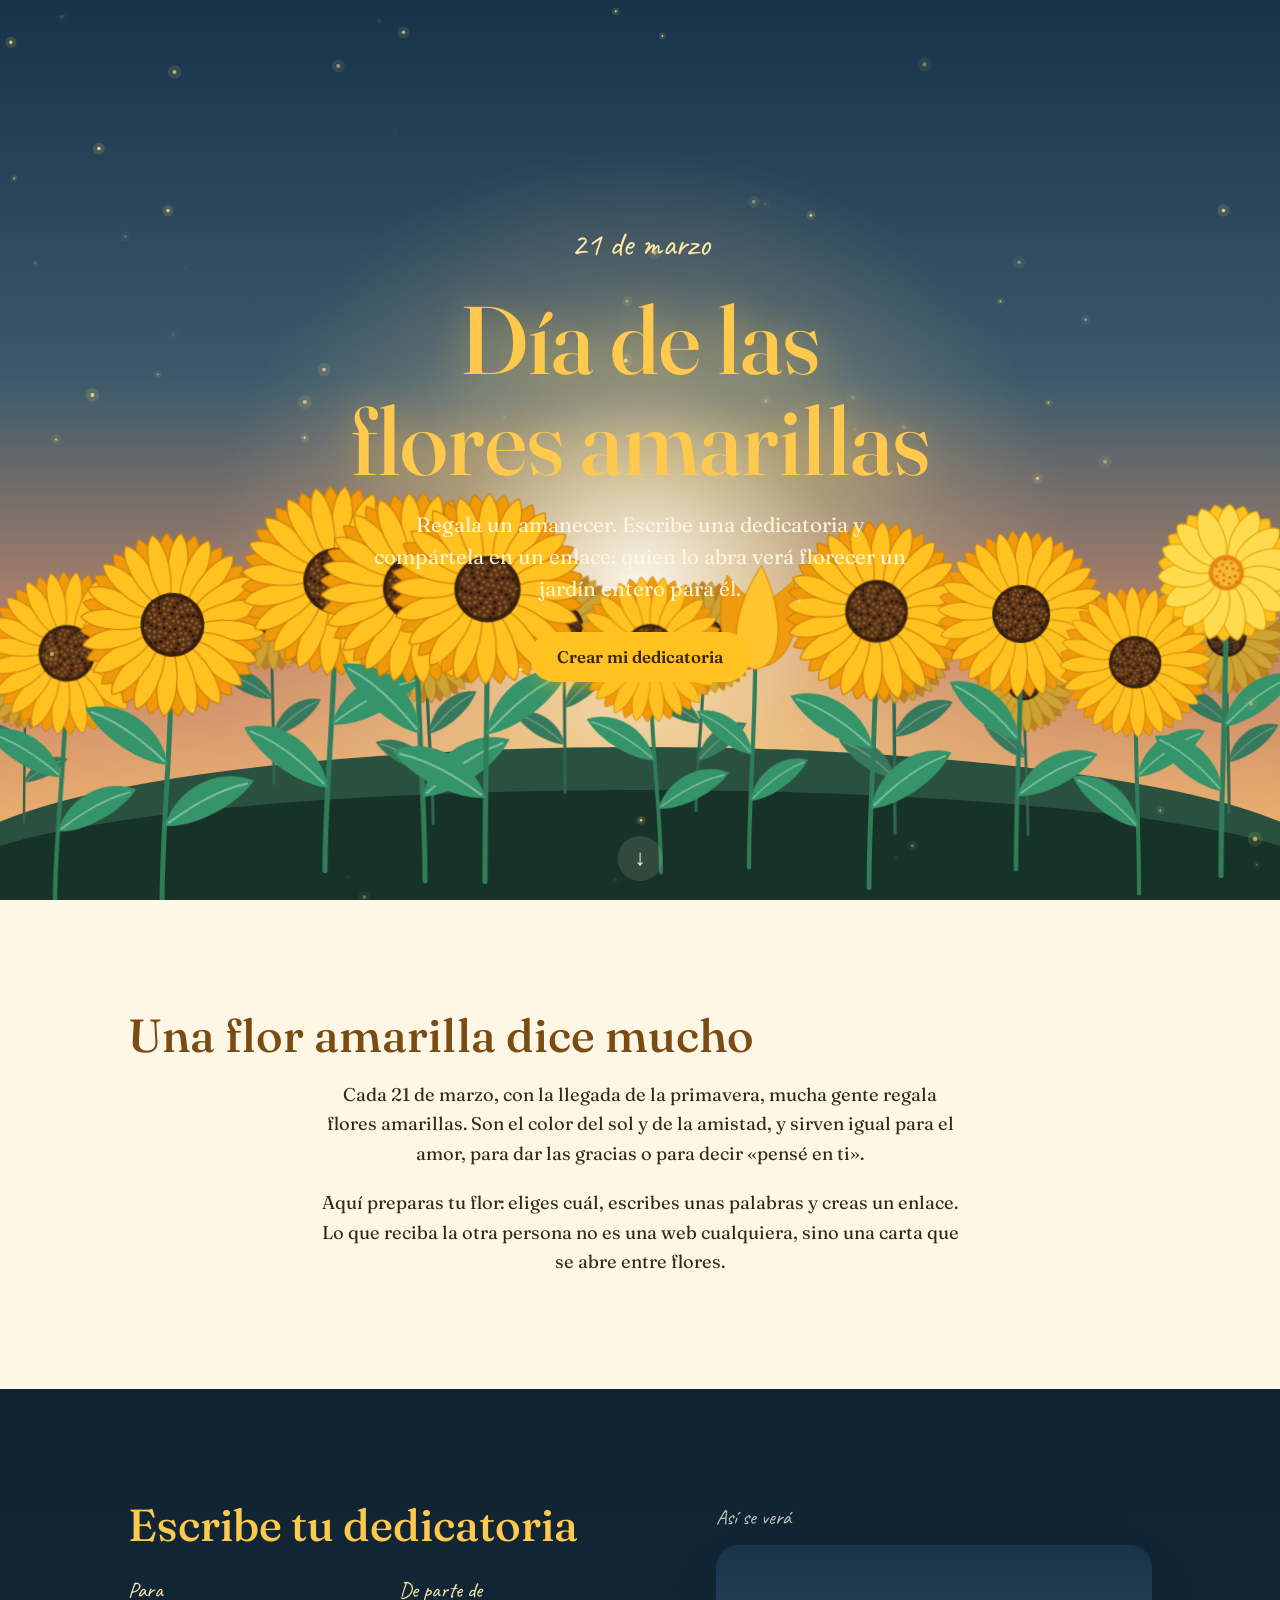
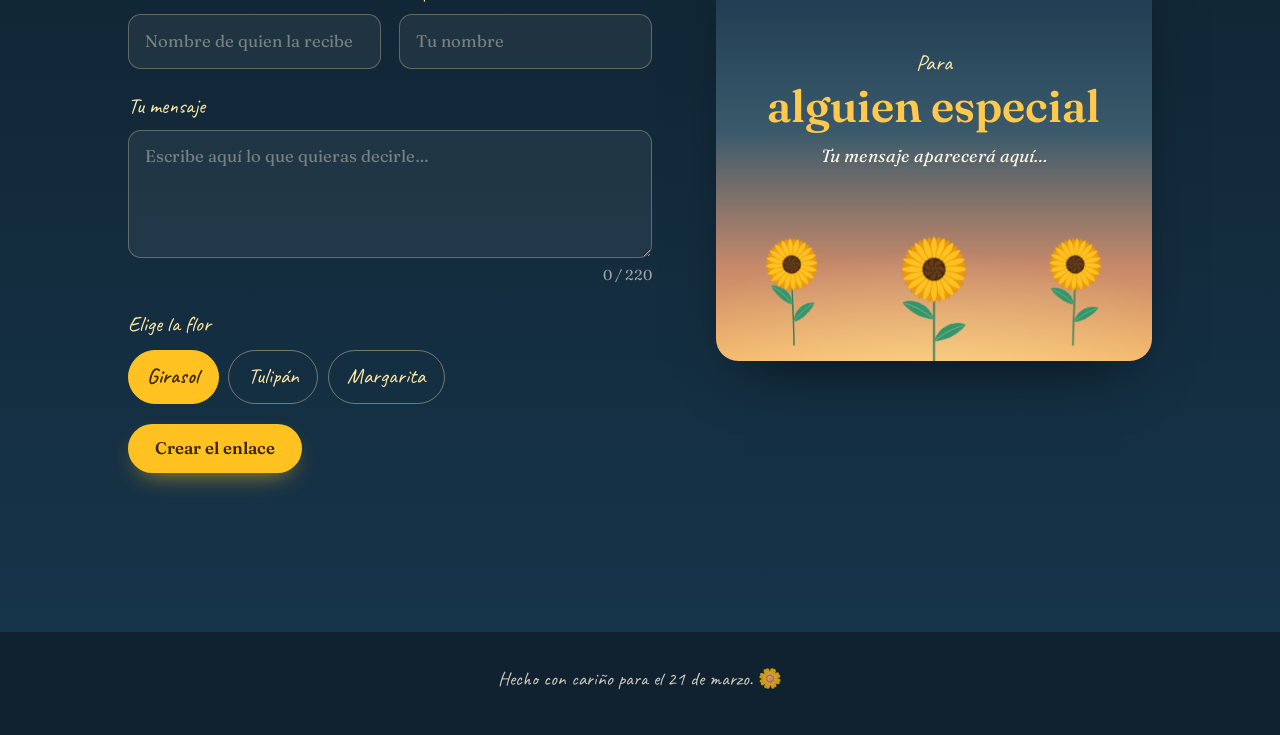
==== commit 9bdea33f: "Arreglos" ====
--- a/index.html
+++ b/index.html
@@ -27,6 +27,7 @@
     <div class="cielo cielo--calido" aria-hidden="true"></div>
     <div class="resplandor" aria-hidden="true"></div>
     <div class="sol" aria-hidden="true"></div>
+    <div class="suelo" aria-hidden="true"></div>
     <div class="prado" id="prado-inicio" aria-hidden="true"></div>
     <canvas class="polen" id="polen" aria-hidden="true"></canvas>
 
--- a/style.css
+++ b/style.css
@@ -21,6 +21,8 @@
   --hoja-oscura: #1C5A46;
   --hoja: #35946A;
   --tallo: #2F7D5B;
+  --pradera-1: #2A5140;
+  --pradera-2: #163229;
 
   --serif: 'Fraunces', Georgia, 'Times New Roman', serif;
   --mano: 'Caveat', 'Segoe Script', cursive;
@@ -161,6 +163,12 @@
 .prado { position: absolute; inset: 0; z-index: 2; pointer-events: none; }
 .polen { position: absolute; inset: 0; z-index: 3; width: 100%; height: 100%; pointer-events: none; }
 
+/* Suelo: dos lomas suaves para que las flores queden plantadas */
+.suelo { position: absolute; left: 0; right: 0; bottom: 0; z-index: 1; height: clamp(96px, 17svh, 190px); pointer-events: none; }
+.suelo::before, .suelo::after { content: ''; position: absolute; left: -4%; right: -4%; bottom: 0; }
+.suelo::before { height: 100%; background: var(--pradera-1); border-radius: 50% 50% 0 0 / 120px 120px 0 0; }
+.suelo::after  { height: 72%; background: var(--pradera-2); border-radius: 50% 50% 0 0 / 90px 90px 0 0; }
+
 /* =====================================================
    FLORES
    ===================================================== */
@@ -171,12 +179,12 @@
   aspect-ratio: 200 / 420;
 }
 .prado .flor {
-  --h: min(56svh, 520px);
+  --h: min(44svh, 400px);
   position: absolute;
   bottom: 0;
   transform: translateX(-50%);
 }
-.prado .flor.lejos { filter: saturate(.8) brightness(.82); opacity: .92; }
+.prado .flor.lejos { filter: saturate(.82) brightness(.84); }
 
 .flor svg {
   display: block; width: 100%; height: 100%;
@@ -390,7 +398,12 @@
 .carta {
   position: relative; z-index: 5;
   display: grid; justify-items: center; gap: .2rem;
-  max-width: 40rem; padding: 0 .5rem;
+  max-width: 40rem; padding: 0 .5rem; margin-bottom: 9svh;
+}
+.carta::before {
+  content: ''; position: absolute; z-index: -1; inset: -6% -10% -4%;
+  background: radial-gradient(58% 52% at 50% 46%, rgba(9, 22, 32, .5), rgba(9, 22, 32, .22) 55%, transparent 80%);
+  filter: blur(8px);
 }
 .carta__para { margin: 0; font-family: var(--mano); font-size: clamp(1.5rem, 5vw, 2rem); color: var(--mantequilla); }
 .carta__nombre {
@@ -421,7 +434,10 @@
 .carta.entra .carta__sello   { animation-delay: .7s; }
 .carta.entra .carta__mensaje { animation-delay: .9s; }
 .carta.entra .carta__firma   { animation-delay: 1.3s; }
-@keyframes subir { from { opacity: 0; transform: translateY(16px); filter: blur(4px); } }
+@keyframes subir {
+  from { opacity: 0; transform: translateY(16px); filter: blur(4px); }
+  to   { opacity: 1; transform: none; filter: none; }
+}
 
 /* --- Estado vacío --- */
 .vacio { position: relative; z-index: 5; display: grid; justify-items: center; gap: 1rem; max-width: 32rem; }
